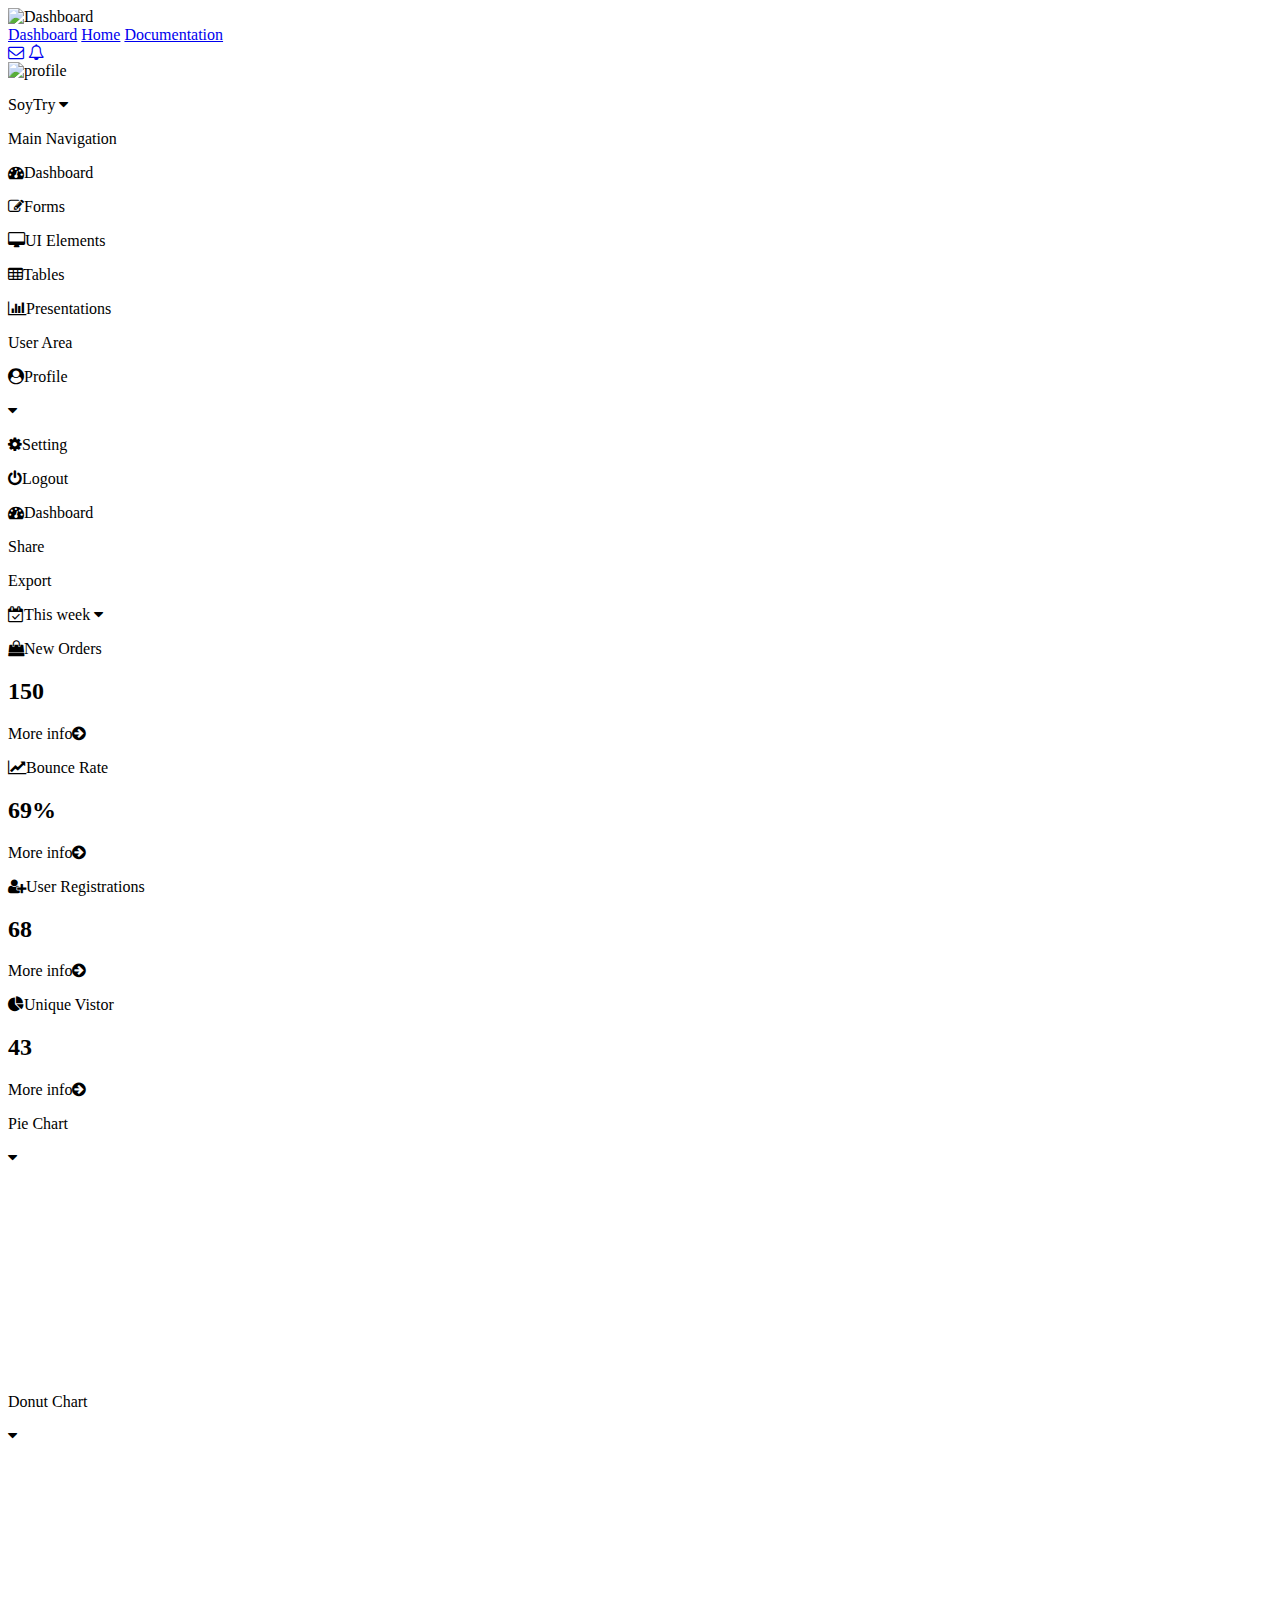
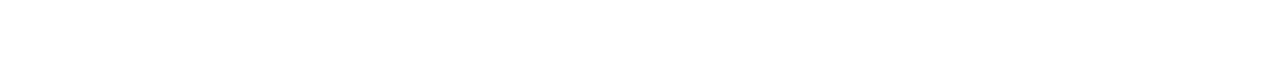
==== index.html @ c5276ee7 "Add files via upload" ====
<!DOCTYPE html>
<html lang="en">
  <head>
    <meta charset="UTF-8" />
    <meta name="viewport" content="width=device-width, initial-scale=1.0" />
    <title>Dash Board</title>
    <link rel="icon" type="icon" href="pie-chart.png" />
    <link rel="preconnect" href="https://fonts.googleapis.com" />
    <link rel="preconnect" href="https://fonts.gstatic.com" crossorigin />
    <link
      href="https://fonts.googleapis.com/css2?family=Poppins:wght@300;400;500;700&display=swap"
      rel="stylesheet"
    />
    <link
      rel="stylesheet"
      href="https://cdnjs.cloudflare.com/ajax/libs/font-awesome/4.7.0/css/font-awesome.min.css"
    />
    <script
      type="text/javascript"
      src="https://www.gstatic.com/charts/loader.js"
    ></script>
    <script type="text/javascript">
      google.charts.load("current", { packages: ["corechart"] });
      google.charts.setOnLoadCallback(drawChart);

      function drawChart() {
        var data = google.visualization.arrayToDataTable([
          ["Task", "Hours per Day"],
          ["Work", 11],
          ["Eat", 2],
          ["Commute", 2],
          ["Watch TV", 2],
          ["Sleep", 7],
        ]);

        var options = {
          title: "My Daily Activities",
        };

        var chart = new google.visualization.PieChart(
          document.getElementById("piechart")
        );

        chart.draw(data, options);
      }
    </script>
    <script
      type="text/javascript"
      src="https://www.gstatic.com/charts/loader.js"
    ></script>
    <script type="text/javascript">
      google.charts.load("current", { packages: ["corechart"] });
      google.charts.setOnLoadCallback(drawChart);
      function drawChart() {
        var data = google.visualization.arrayToDataTable([
          ["Task", "Hours per Day"],
          ["Work", 11],
          ["Eat", 2],
          ["Commute", 2],
          ["Watch TV", 2],
          ["Sleep", 7],
        ]);

        var options = {
          title: "My Daily Activities",
          pieHole: 0.4,
        };

        var chart = new google.visualization.PieChart(
          document.getElementById("donutchart")
        );
        chart.draw(data, options);
      }
    </script>
    <link rel="stylesheet" href="style.css" />
  </head>
  <body>
    <div class="wrapper">
      <nav>
        <div class="left">
          <div class="photo">
            <img src="greeting.png" alt="Dashboard" />
          </div>
          <div class="textLeft">
            <a href="#">Dashboard</a>
            <a href="#">Home</a>
            <a href="#">Documentation</a>
          </div>
        </div>
        <div class="right">
          <div class="iconRight">
            <a href="#"><i class="fa fa-envelope-o" aria-hidden="true"></i></a>
            <a href="#"><i class="fa fa-bell-o" aria-hidden="true"></i></a>
          </div>
          <div class="profile">
            <div class="iconpro">
              <img src="young-man.png" alt="profile" />
            </div>
            <p>
              SoyTry
              <span><i class="fa fa-caret-down" aria-hidden="true"></i></span>
            </p>
          </div>
        </div>
      </nav>
      <div class="bodyContent">
        <div class="sidebar">
          <div class="content">
            <div class="main">
              <p class="p1">Main Navigation</p>
              <p class="list">
                <span><i class="fa fa-tachometer" aria-hidden="true"></i></span
                >Dashboard
              </p>
              <p class="list">
                <span
                  ><i
                    class="fa fa-pencil-square-o"
                    aria-hidden="true"
                  ></i></span
                >Forms
              </p>
              <p class="list">
                <span><i class="fa fa-desktop" aria-hidden="true"></i></span>UI
                Elements
              </p>
              <p class="list">
                <span><i class="fa fa-table" aria-hidden="true"></i></span
                >Tables
              </p>
              <p class="list">
                <span><i class="fa fa-bar-chart" aria-hidden="true"></i></span
                >Presentations
              </p>
            </div>
            <div class="userl">
              <p class="p2">User Area</p>
              <div class="userlist">
                <p class="user">
                  <span
                    ><i class="fa fa-user-circle" aria-hidden="true"></i></span
                  >Profile
                </p>
                <i id="down" class="fa fa-caret-down" aria-hidden="true"></i>
              </div>
              <p class="user">
                <span><i class="fa fa-cog" aria-hidden="true"></i></span>Setting
              </p>
              <p class="user">
                <span><i class="fa fa-power-off" aria-hidden="true"></i></span
                >Logout
              </p>
            </div>
          </div>
        </div>
        <div class="inContent">
          <div class="one">
            <div class="leftOne">
              <p class="IconOne">
                <span id="need"
                  ><i class="fa fa-tachometer" aria-hidden="true"></i></span
                >Dashboard
              </p>
            </div>
            <div class="rightOne">
              <div class="textOne">
                <p>Share</p>
                <p>Export</p>
              </div>
              <div class="downOne">
                <p>
                  <i
                    id="check"
                    class="fa fa-calendar-check-o"
                    aria-hidden="true"
                  ></i
                  >This week
                  <span
                    ><i class="fa fa-caret-down" aria-hidden="true"></i
                  ></span>
                </p>
              </div>
            </div>
          </div>
          <div class="two">
            <div id="bowone" class="box">
              <div class="heade">
                <p class="hed">
                  <span
                    ><i class="fa fa-shopping-bag" aria-hidden="true"></i></span
                  >New Orders
                </p>
              </div>
              <div id="bodone" class="bod">
                <h2>150</h2>
              </div>
              <div class="fot">
                <p class="fote">
                  More info<span
                    ><i class="fa fa-arrow-circle-right" aria-hidden="true"></i
                  ></span>
                </p>
              </div>
            </div>
            <div id="bowtwo" class="box">
              <div class="heade">
                <p class="hed">
                  <span
                    ><i class="fa fa-line-chart" aria-hidden="true"></i></span
                  >Bounce Rate
                </p>
              </div>
              <div id="bodtwo" class="bod">
                <h2>69%</h2>
              </div>
              <div class="fot">
                <p class="fote">
                  More info<span
                    ><i class="fa fa-arrow-circle-right" aria-hidden="true"></i
                  ></span>
                </p>
              </div>
            </div>
            <div id="bowthree" class="box">
              <div class="heade">
                <p class="hed">
                  <span><i class="fa fa-user-plus" aria-hidden="true"></i></span
                  >User Registrations
                </p>
              </div>
              <div id="bodthree" class="bod">
                <h2>68</h2>
              </div>
              <div class="fot">
                <p class="fote">
                  More info<span
                    ><i class="fa fa-arrow-circle-right" aria-hidden="true"></i
                  ></span>
                </p>
              </div>
            </div>
            <div id="bowfour" class="box">
              <div class="heade">
                <p class="hed">
                  <span><i class="fa fa-pie-chart" aria-hidden="true"></i></span
                  >Unique Vistor
                </p>
              </div>
              <div id="bodfour" class="bod">
                <h2>43</h2>
              </div>
              <div class="fot">
                <p class="fote">
                  More info<span
                    ><i class="fa fa-arrow-circle-right" aria-hidden="true"></i
                  ></span>
                </p>
              </div>
            </div>
          </div>
          <div class="three">
            <div id="pie" class="first">
              <div class="hdbar">
                <p>Pie Chart</p>
                <i class="fa fa-caret-down" aria-hidden="true"></i>
              </div>
              <div id="piechart" style="max-width: 470px; height: 210px"></div>
            </div>
            <div id="donut" class="first">
              <div class="hdbar">
                <p>Donut Chart</p>
                <i class="fa fa-caret-down" aria-hidden="true"></i>
              </div>
              <div id="donutchart" style="width: 470px; height: 210px"></div>
            </div>
          </div>
        </div>
      </div>
    </div>
  </body>
</html>
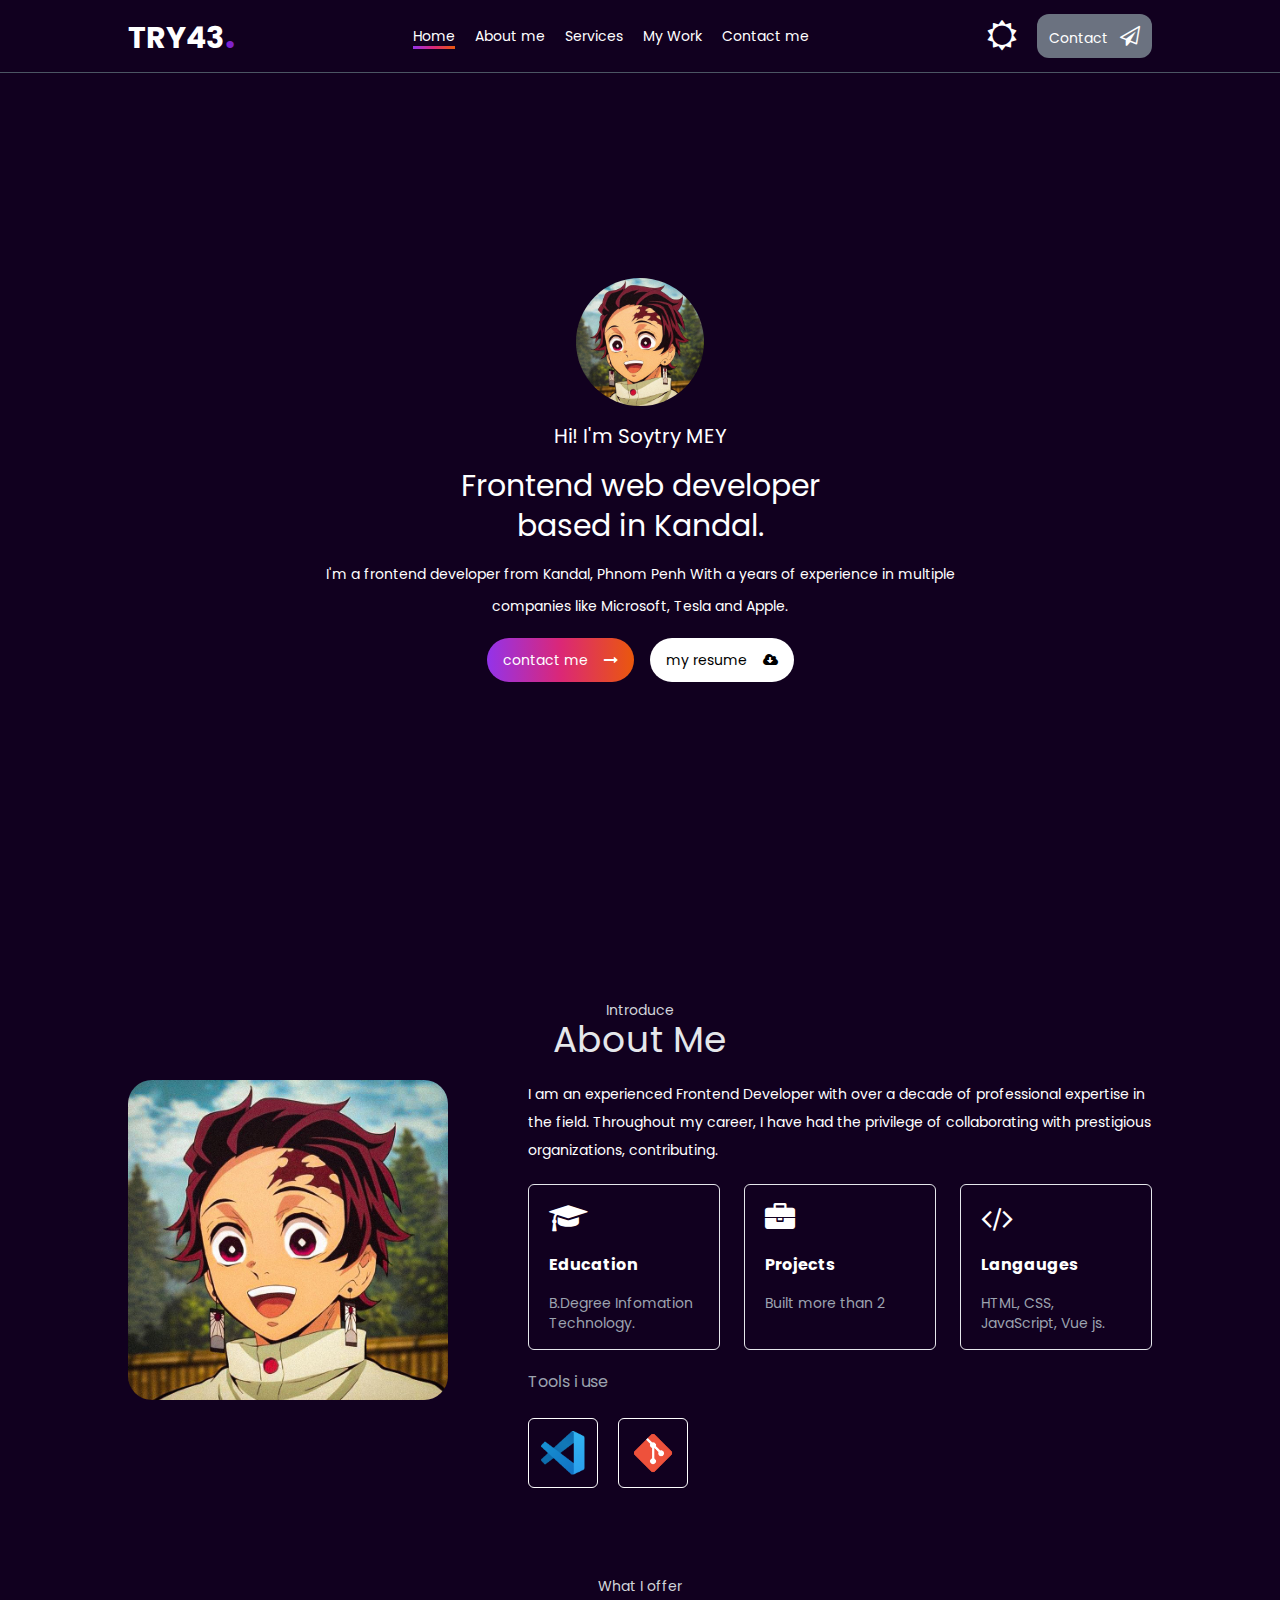
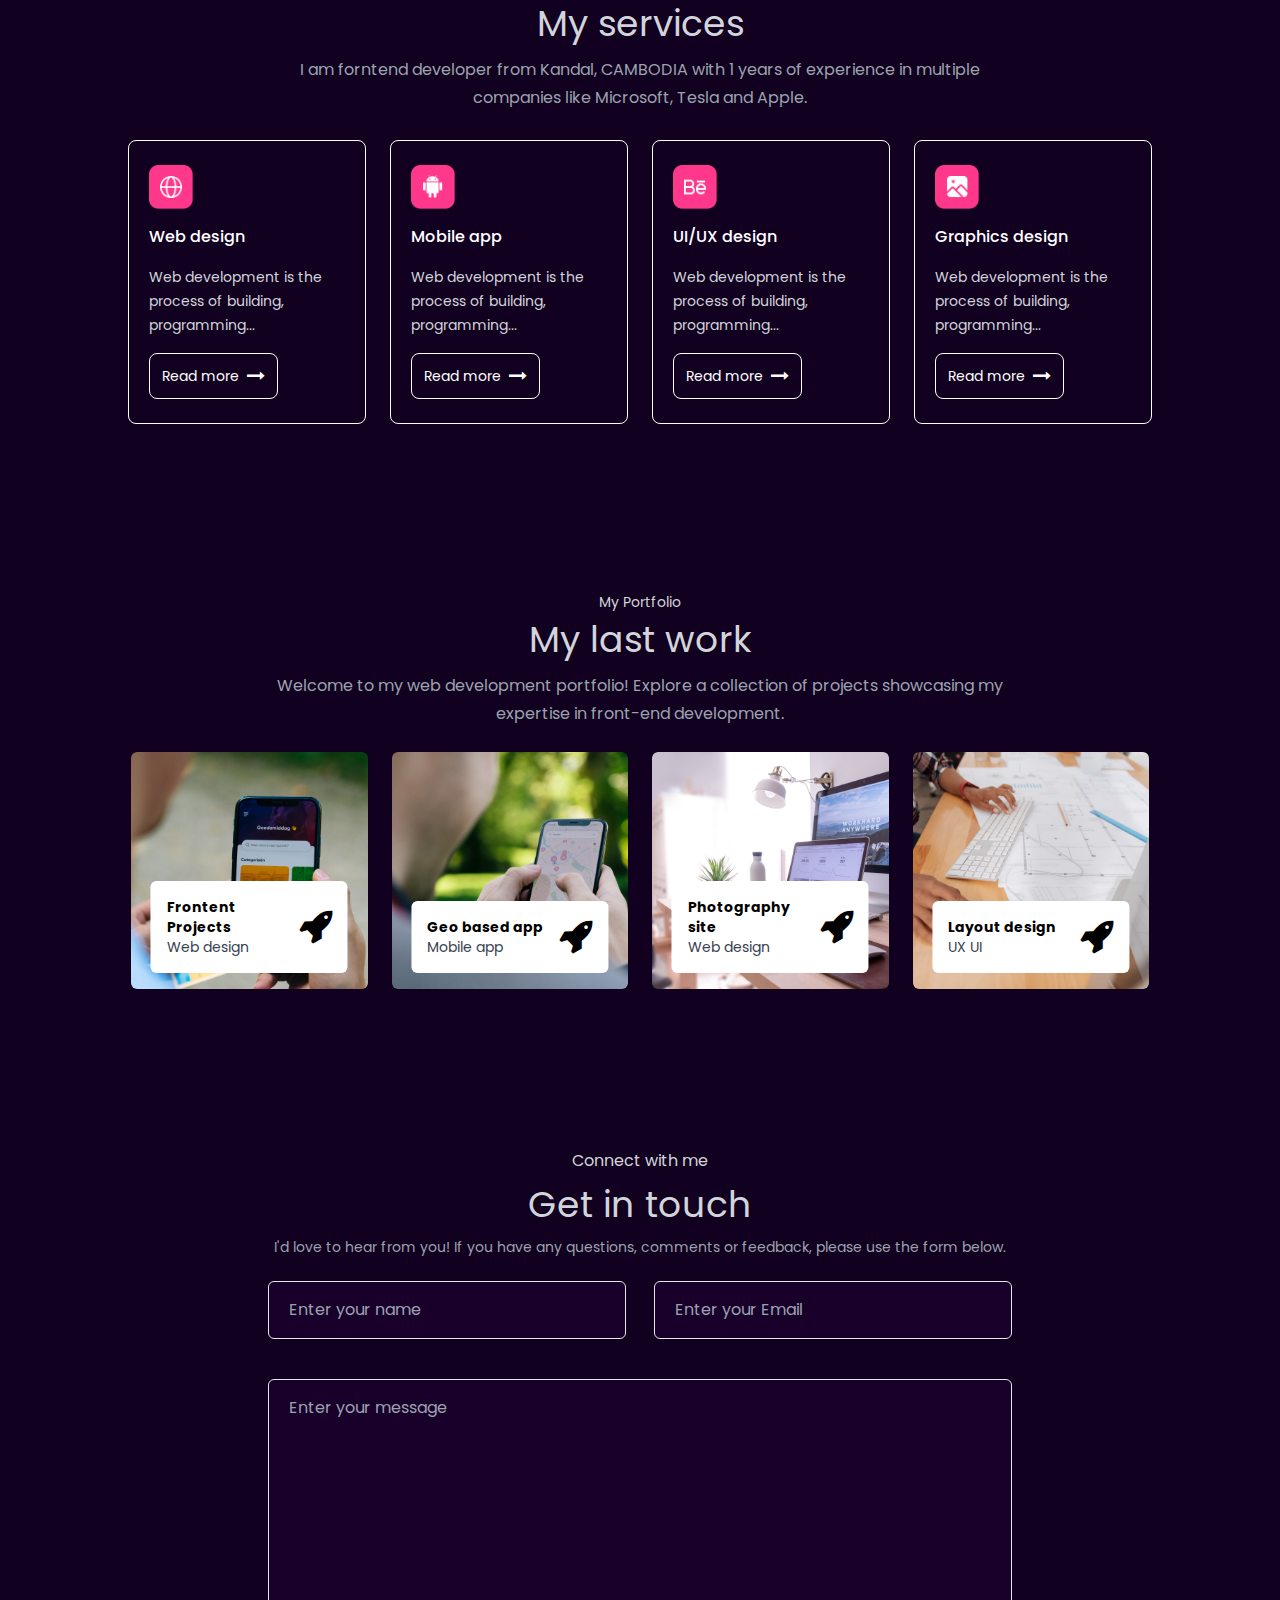
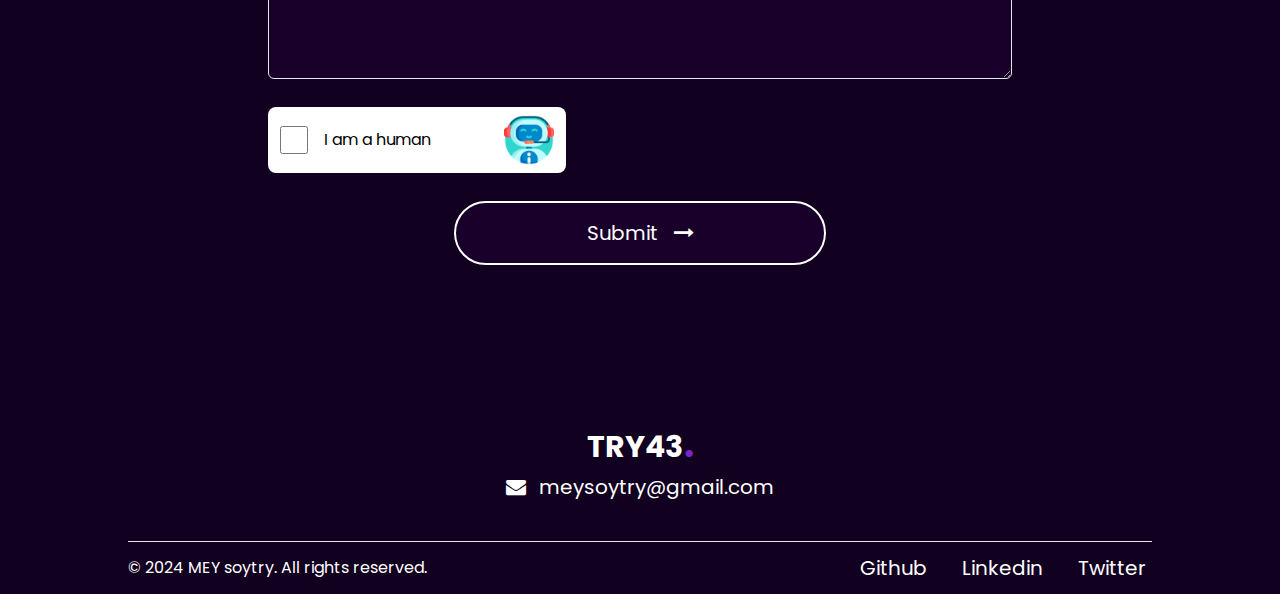
==== commit a7d3f036: "Add files via upload" ====
--- a/index.html
+++ b/index.html
@@ -3,279 +3,508 @@
   <head>
     <meta charset="UTF-8" />
     <meta name="viewport" content="width=device-width, initial-scale=1.0" />
-    <title>Dash Board</title>
-    <link rel="icon" type="icon" href="pie-chart.png" />
-    <link rel="preconnect" href="https://fonts.googleapis.com" />
-    <link rel="preconnect" href="https://fonts.gstatic.com" crossorigin />
-    <link
-      href="https://fonts.googleapis.com/css2?family=Poppins:wght@300;400;500;700&display=swap"
-      rel="stylesheet"
-    />
+    <title>Portfolio</title>
     <link
       rel="stylesheet"
       href="https://cdnjs.cloudflare.com/ajax/libs/font-awesome/4.7.0/css/font-awesome.min.css"
     />
-    <script
-      type="text/javascript"
-      src="https://www.gstatic.com/charts/loader.js"
-    ></script>
-    <script type="text/javascript">
-      google.charts.load("current", { packages: ["corechart"] });
-      google.charts.setOnLoadCallback(drawChart);
+    <link rel="stylesheet" href="main.css" />
 
-      function drawChart() {
-        var data = google.visualization.arrayToDataTable([
-          ["Task", "Hours per Day"],
-          ["Work", 11],
-          ["Eat", 2],
-          ["Commute", 2],
-          ["Watch TV", 2],
-          ["Sleep", 7],
-        ]);
-
-        var options = {
-          title: "My Daily Activities",
-        };
-
-        var chart = new google.visualization.PieChart(
-          document.getElementById("piechart")
-        );
-
-        chart.draw(data, options);
-      }
-    </script>
-    <script
-      type="text/javascript"
-      src="https://www.gstatic.com/charts/loader.js"
-    ></script>
-    <script type="text/javascript">
-      google.charts.load("current", { packages: ["corechart"] });
-      google.charts.setOnLoadCallback(drawChart);
-      function drawChart() {
-        var data = google.visualization.arrayToDataTable([
-          ["Task", "Hours per Day"],
-          ["Work", 11],
-          ["Eat", 2],
-          ["Commute", 2],
-          ["Watch TV", 2],
-          ["Sleep", 7],
-        ]);
-
-        var options = {
-          title: "My Daily Activities",
-          pieHole: 0.4,
-        };
-
-        var chart = new google.visualization.PieChart(
-          document.getElementById("donutchart")
-        );
-        chart.draw(data, options);
-      }
-    </script>
-    <link rel="stylesheet" href="style.css" />
+    <link rel="stylesheet" href="nav.css" />
   </head>
-  <body>
-    <div class="wrapper">
-      <nav>
-        <div class="left">
-          <div class="photo">
-            <img src="greeting.png" alt="Dashboard" />
+  <body class="bg-[#11001f] font-poppin overflow-x-hidden">
+    <nav
+      class="z-[999] flex fixed w-full justify-between items-center py-2 px-[10%] lg:border-b-[1px] md:border-b-[1px] border-gray-600 bg-[#11001f]"
+    >
+      <h1 class="font-bold text-white text-3xl">
+        TRY43
+        <span class="font-bold text-4xl ml-[-5px] text-purple-700">.</span>
+      </h1>
+      <ul
+        class="hidden py-4 px-6 lg:flex md:flex justify-center items-center gap-5"
+      >
+        <li>
+          <a href="#home" class="text-white text-sm relative nav-link activeee"
+            >Home</a
+          >
+        </li>
+        <li>
+          <a href="#about" class="text-white text-sm relative nav-link"
+            >About me</a
+          >
+        </li>
+        <li>
+          <a href="#sevices" class="text-white text-sm relative nav-link"
+            >Services</a
+          >
+        </li>
+        <li>
+          <a href="#word" class="text-white text-sm relative nav-link"
+            >My Work</a
+          >
+        </li>
+        <li>
+          <a href="#contact" class="text-white text-sm relative nav-link"
+            >Contact me</a
+          >
+        </li>
+      </ul>
+      <ul
+        id="side"
+        class="lg:hidden md:hidden z-50 bg-[#2a004aa6] flex-col items-start absolute transition:ease-out duration-300 top-[-20px] mt-5 w-1/2 h-screen sidebar"
+      >
+        <li
+          class="w-full bg-purple-500 px-4 py-2 flex justify-between items-start"
+        >
+          <h1 class="font-bold text-white text-3xl">
+            TRY43
+            <span class="font-bold text-4xl ml-[-5px] text-purple-700">.</span>
+          </h1>
+          <button id="btn-hide" class="text-white text-2xl">
+            <i class="fa fa-times" aria-hidden="true"></i>
+          </button>
+        </li>
+        <li
+          class="w-full bg-purple-500 hover:bg-purple-700 px-4 py-2 transition:ease-out duration-300"
+        >
+          <a href="#home" class="text-white text-sm">Home</a>
+        </li>
+        <li
+          class="w-full bg-purple-500 hover:bg-purple-700 px-4 py-2 transition:ease-out duration-300"
+        >
+          <a href="#about" class="text-white text-sm">About me</a>
+        </li>
+        <li
+          class="w-full bg-purple-500 hover:bg-purple-700 px-4 py-2 transition:ease-out duration-300"
+        >
+          <a href="#sevices" class="text-white text-sm">Services</a>
+        </li>
+        <li
+          class="w-full bg-purple-500 hover:bg-purple-700 px-4 py-2 transition:ease-out duration-300"
+        >
+          <a href="#word" class="text-white text-sm">My Work</a>
+        </li>
+        <li
+          class="w-full bg-purple-500 hover:bg-purple-700 px-4 py-2 transition:ease-out duration-300"
+        >
+          <a href="#contact" class="text-white text-sm">Contact me</a>
+        </li>
+      </ul>
+      <div class="flex justify-center items-center gap-5">
+        <button class="text-white text-3xl">
+          <i class="fa fa-sun-o" aria-hidden="true"></i>
+        </button>
+        <a
+          href="#contact"
+          class="hidden group lg:block text-white text-sm cursor-pointer py-2 px-3 bg-gray-500 rounded-xl hover:rounded-sm hover:bg-gradient-to-r from-purple-700 to-pink-800 transition-all ease-out duration-500"
+        >
+          Contact<i
+            class="fa fa-paper-plane-o ml-3 text-xl"
+            aria-hidden="true"
+          ></i>
+        </a>
+        <p id="btn-show" class="lg:hidden md:hidden text-white text-3xl">
+          <i class="fa fa-bars" aria-hidden="true"></i>
+        </p>
+      </div>
+    </nav>
+    <!-- <section class="hidden lg:block md:block h-[90px]"></section> -->
+    <section
+      id="home"
+      class="hero flex justify-center items-center h-screen pt-10"
+    >
+      <section class="px-[10%] flex flex-col text-center items-center mt-5">
+        <div class="size-32 overflow-hidden rounded-full">
+          <img src="imgs/tanjiro.jpg" alt="Soytry" />
+        </div>
+        <h1 class="text-white text-xl mt-4">Hi! I'm Soytry MEY</h1>
+        <h2 class="mt-4 text-3xl text-white leading-10">
+          Frontend web developer <br />
+          based in Kandal.
+        </h2>
+        <h3 class="text-white text-sm leading-8 mt-3">
+          I'm a frontend developer from Kandal, Phnom Penh With a years of
+          experience in multiple <br />
+          companies like Microsoft, Tesla and Apple.
+        </h3>
+        <div
+          class="flex flex-col lg:flex-row md:flex-row sm:flex-row justify-center items-center gap-4 mt-4"
+        >
+          <a
+            href="#"
+            class="rounded-3xl bg-gradient-to-r from-purple-600 via-pink-600 to-orange-600 px-4 py-3 flex justify-center items-center text-sm text-white"
+          >
+            contact me
+            <span
+              ><i class="fa fa-long-arrow-right ml-4" aria-hidden="true"></i
+            ></span>
+          </a>
+          <a
+            href="#"
+            class="rounded-3xl bg-white px-4 py-3 flex justify-center items-center text-black text-sm"
+          >
+            my resume
+            <span
+              ><i class="fa fa-cloud-download ml-4" aria-hidden="true"></i
+            ></span>
+          </a>
+        </div>
+      </section>
+    </section>
+    <section id="about" class="flex justify-center items-center pt-5">
+      <div class="px-[10%] text-center mt-20">
+        <h2 class="text-sm text-gray-300">Introduce</h2>
+        <h1 class="text-4xl text-gray-200">About Me</h1>
+        <div class="flex flex-col gap-20 w-full lg:flex-row mt-5 -z-10">
+          <div class="max-w-max mx-auto relative z-[-1]">
+            <img
+              src="imgs/tanjiro.jpg"
+              alt=""
+              class="max-w-none w-64 sm:w-80 rounded-3xl"
+            />
           </div>
-          <div class="textLeft">
-            <a href="#">Dashboard</a>
-            <a href="#">Home</a>
-            <a href="#">Documentation</a>
-          </div>
-        </div>
-        <div class="right">
-          <div class="iconRight">
-            <a href="#"><i class="fa fa-envelope-o" aria-hidden="true"></i></a>
-            <a href="#"><i class="fa fa-bell-o" aria-hidden="true"></i></a>
-          </div>
-          <div class="profile">
-            <div class="iconpro">
-              <img src="young-man.png" alt="profile" />
-            </div>
-            <p>
-              SoyTry
-              <span><i class="fa fa-caret-down" aria-hidden="true"></i></span>
-            </p>
-          </div>
-        </div>
-      </nav>
-      <div class="bodyContent">
-        <div class="sidebar">
-          <div class="content">
-            <div class="main">
-              <p class="p1">Main Navigation</p>
-              <p class="list">
-                <span><i class="fa fa-tachometer" aria-hidden="true"></i></span
-                >Dashboard
-              </p>
-              <p class="list">
-                <span
-                  ><i
-                    class="fa fa-pencil-square-o"
-                    aria-hidden="true"
-                  ></i></span
-                >Forms
-              </p>
-              <p class="list">
-                <span><i class="fa fa-desktop" aria-hidden="true"></i></span>UI
-                Elements
-              </p>
-              <p class="list">
-                <span><i class="fa fa-table" aria-hidden="true"></i></span
-                >Tables
-              </p>
-              <p class="list">
-                <span><i class="fa fa-bar-chart" aria-hidden="true"></i></span
-                >Presentations
-              </p>
-            </div>
-            <div class="userl">
-              <p class="p2">User Area</p>
-              <div class="userlist">
-                <p class="user">
-                  <span
-                    ><i class="fa fa-user-circle" aria-hidden="true"></i></span
-                  >Profile
+          <div class="flex-1">
+            <h3 class="text-sm leading-7 text-start mb-5 text-white">
+              I am an experienced Frontend Developer with over a decade of
+              professional expertise in the field. Throughout my career, I have
+              had the privilege of collaborating with prestigious organizations,
+              contributing.
+            </h3>
+            <ul
+              class="grid grid-cols-1 lg:grid-cols-3 md:grid-cols-3 sm:grid-cols-2 z-10 gap-6 max-w-3xl"
+            >
+              <li
+                class="border-[1px] group hover:translate-y-[-10px] hover:bg-white transition-all ease-out duration-300 px-5 rounded-md"
+              >
+                <p
+                  class="my-4 text-start text-3xl group-hover:text-black text-white"
+                >
+                  <i class="fa fa-graduation-cap" aria-hidden="true"></i>
                 </p>
-                <i id="down" class="fa fa-caret-down" aria-hidden="true"></i>
-              </div>
-              <p class="user">
-                <span><i class="fa fa-cog" aria-hidden="true"></i></span>Setting
-              </p>
-              <p class="user">
-                <span><i class="fa fa-power-off" aria-hidden="true"></i></span
-                >Logout
-              </p>
-            </div>
-          </div>
-        </div>
-        <div class="inContent">
-          <div class="one">
-            <div class="leftOne">
-              <p class="IconOne">
-                <span id="need"
-                  ><i class="fa fa-tachometer" aria-hidden="true"></i></span
-                >Dashboard
-              </p>
-            </div>
-            <div class="rightOne">
-              <div class="textOne">
-                <p>Share</p>
-                <p>Export</p>
-              </div>
-              <div class="downOne">
-                <p>
-                  <i
-                    id="check"
-                    class="fa fa-calendar-check-o"
-                    aria-hidden="true"
-                  ></i
-                  >This week
-                  <span
-                    ><i class="fa fa-caret-down" aria-hidden="true"></i
-                  ></span>
+                <h1
+                  class="text-md font-bold group-hover:text-black text-white mb-4 text-start"
+                >
+                  Education
+                </h1>
+                <p
+                  class="text-sm group-hover:text-black text-gray-400 text-start mb-4"
+                >
+                  B.Degree Infomation Technology.
                 </p>
-              </div>
-            </div>
-          </div>
-          <div class="two">
-            <div id="bowone" class="box">
-              <div class="heade">
-                <p class="hed">
-                  <span
-                    ><i class="fa fa-shopping-bag" aria-hidden="true"></i></span
-                  >New Orders
+              </li>
+              <li
+                class="border-[1px] group hover:translate-y-[-10px] hover:bg-white transition-all ease-out duration-300 px-5 rounded-md"
+              >
+                <p
+                  class="my-4 text-start text-3xl group-hover:text-black text-white"
+                >
+                  <i class="fa fa-briefcase" aria-hidden="true"></i>
                 </p>
-              </div>
-              <div id="bodone" class="bod">
-                <h2>150</h2>
-              </div>
-              <div class="fot">
-                <p class="fote">
-                  More info<span
-                    ><i class="fa fa-arrow-circle-right" aria-hidden="true"></i
-                  ></span>
+                <h1
+                  class="text-md font-bold group-hover:text-black text-white mb-4 text-start"
+                >
+                  Projects
+                </h1>
+                <p
+                  class="text-sm group-hover:text-black text-gray-400 text-start mb-4"
+                >
+                  Built more than 2
                 </p>
-              </div>
-            </div>
-            <div id="bowtwo" class="box">
-              <div class="heade">
-                <p class="hed">
-                  <span
-                    ><i class="fa fa-line-chart" aria-hidden="true"></i></span
-                  >Bounce Rate
+              </li>
+              <li
+                class="border-[1px] group hover:translate-y-[-10px] hover:bg-white transition-all ease-out duration-300 px-5 rounded-md"
+              >
+                <p
+                  class="my-4 text-start text-3xl group-hover:text-black text-white"
+                >
+                  <i class="fa fa-code" aria-hidden="true"></i>
                 </p>
-              </div>
-              <div id="bodtwo" class="bod">
-                <h2>69%</h2>
-              </div>
-              <div class="fot">
-                <p class="fote">
-                  More info<span
-                    ><i class="fa fa-arrow-circle-right" aria-hidden="true"></i
-                  ></span>
+                <h1
+                  class="text-md font-bold group-hover:text-black text-white mb-4 text-start"
+                >
+                  Langauges
+                </h1>
+                <p
+                  class="text-sm group-hover:text-black text-gray-400 text-start mb-4"
+                >
+                  HTML, CSS, JavaScript, Vue js.
                 </p>
-              </div>
-            </div>
-            <div id="bowthree" class="box">
-              <div class="heade">
-                <p class="hed">
-                  <span><i class="fa fa-user-plus" aria-hidden="true"></i></span
-                  >User Registrations
-                </p>
-              </div>
-              <div id="bodthree" class="bod">
-                <h2>68</h2>
-              </div>
-              <div class="fot">
-                <p class="fote">
-                  More info<span
-                    ><i class="fa fa-arrow-circle-right" aria-hidden="true"></i
-                  ></span>
-                </p>
-              </div>
-            </div>
-            <div id="bowfour" class="box">
-              <div class="heade">
-                <p class="hed">
-                  <span><i class="fa fa-pie-chart" aria-hidden="true"></i></span
-                  >Unique Vistor
-                </p>
-              </div>
-              <div id="bodfour" class="bod">
-                <h2>43</h2>
-              </div>
-              <div class="fot">
-                <p class="fote">
-                  More info<span
-                    ><i class="fa fa-arrow-circle-right" aria-hidden="true"></i
-                  ></span>
-                </p>
-              </div>
-            </div>
-          </div>
-          <div class="three">
-            <div id="pie" class="first">
-              <div class="hdbar">
-                <p>Pie Chart</p>
-                <i class="fa fa-caret-down" aria-hidden="true"></i>
-              </div>
-              <div id="piechart" style="max-width: 470px; height: 210px"></div>
-            </div>
-            <div id="donut" class="first">
-              <div class="hdbar">
-                <p>Donut Chart</p>
-                <i class="fa fa-caret-down" aria-hidden="true"></i>
-              </div>
-              <div id="donutchart" style="width: 470px; height: 210px"></div>
-            </div>
+              </li>
+            </ul>
+            <h1 class="text-md text-gray-400 text-start mt-5">Tools i use</h1>
+            <ul class="flex flex-row gap-5 mt-6">
+              <li
+                class="p-3 border-[1px] border-white rounded-md flex justify-center items-center h-[70px] w-[70px] hover:translate-y-[-10px] transition-all ease-out duration-300"
+              >
+                <img src="imgs/vscode.png" alt="" class="w-full" />
+              </li>
+              <li
+                class="p-3 border-[1px] border-white rounded-md flex justify-center items-center h-[70px] w-[70px] hover:translate-y-[-10px] transition-all ease-out duration-300"
+              >
+                <img src="imgs/git.png" alt="" class="w-full" />
+              </li>
+            </ul>
           </div>
         </div>
       </div>
-    </div>
+    </section>
+    <section id="sevices" class="flex justify-center py-20 px-[10%]">
+      <div>
+        <h3 class="text-center text-sm text-gray-300 my-2">What I offer</h3>
+        <h1 class="text-center text-4xl text-gray-300 mb-3">My services</h1>
+        <p
+          class="text-center lg:w-3/4 md:w-3/4 sm:w-10/12 w-full text-gray-400 m-auto leading-7"
+        >
+          I am forntend developer from Kandal, CAMBODIA with 1 years of
+          experience in multiple companies like Microsoft, Tesla and Apple.
+        </p>
+        <ul
+          class="grid grid-cols-1 lg:grid-cols-4 md:grid-cols-3 sm:grid-cols-2 gap-6 mt-7"
+        >
+          <li
+            class="border-[1px] border-white px-5 py-6 text-white rounded-lg hover:bg-fuchsia-950 transition-colors duration-300 ease-out hover:border-transparent"
+          >
+            <img src="imgs/web-icon.png" alt="" class="w-11" />
+            <h2 class="font-medium text-md my-4">Web design</h2>
+            <p class="text-sm text-gray-300 text-start mb-4 leading-6">
+              Web development is the process of building, programming...
+            </p>
+            <button
+              class="px-3 py-2 text-sm border-[1px] border-white rounded-lg flex justify-center items-center hover:border-transparent hover:bg-gradient-to-r from-pink-600 to-pink-500 transition-colors ease-out duration-300"
+            >
+              Read more
+              <i
+                class="fa fa-long-arrow-right ml-2 text-lg"
+                aria-hidden="true"
+              ></i>
+            </button>
+          </li>
+          <li
+            class="border-[1px] border-white px-5 py-6 text-white rounded-lg hover:bg-fuchsia-950 transition-colors duration-300 ease-out hover:border-transparent"
+          >
+            <img src="imgs/mobile-icon.png" alt="" class="w-11" />
+            <h2 class="font-medium text-md my-4">Mobile app</h2>
+            <p class="text-sm text-gray-300 text-start mb-4 leading-6">
+              Web development is the process of building, programming...
+            </p>
+            <button
+              class="px-3 py-2 text-sm border-[1px] border-white rounded-lg flex justify-center items-center hover:border-transparent hover:bg-gradient-to-r from-pink-600 to-pink-500 transition-colors ease-out duration-300"
+            >
+              Read more
+              <i
+                class="fa fa-long-arrow-right ml-2 text-lg"
+                aria-hidden="true"
+              ></i>
+            </button>
+          </li>
+          <li
+            class="border-[1px] border-white px-5 py-6 text-white rounded-lg hover:bg-fuchsia-950 transition-colors duration-300 ease-out hover:border-transparent"
+          >
+            <img src="imgs/ui-icon.png" alt="" class="w-11" />
+            <h2 class="font-medium text-md my-4">UI/UX design</h2>
+            <p class="text-sm text-gray-300 text-start mb-4 leading-6">
+              Web development is the process of building, programming...
+            </p>
+            <button
+              class="px-3 py-2 text-sm border-[1px] border-white rounded-lg flex justify-center items-center hover:border-transparent hover:bg-gradient-to-r from-pink-600 to-pink-500 transition-colors ease-out duration-300"
+            >
+              Read more
+              <i
+                class="fa fa-long-arrow-right ml-2 text-lg"
+                aria-hidden="true"
+              ></i>
+            </button>
+          </li>
+          <li
+            class="border-[1px] border-white px-5 py-6 text-white rounded-lg hover:bg-fuchsia-950 transition-colors duration-300 ease-out hover:border-transparent"
+          >
+            <img src="imgs/graphics-icon.png" alt="" class="w-11" />
+            <h2 class="font-medium text-md my-4">Graphics design</h2>
+            <p class="text-sm text-gray-300 text-start mb-4 leading-6">
+              Web development is the process of building, programming...
+            </p>
+            <button
+              class="px-3 py-2 text-sm border-[1px] border-white rounded-lg flex justify-center items-center hover:border-transparent hover:bg-gradient-to-r from-pink-600 to-pink-500 transition-colors ease-out duration-300"
+            >
+              Read more
+              <i
+                class="fa fa-long-arrow-right ml-2 text-lg"
+                aria-hidden="true"
+              ></i>
+            </button>
+          </li>
+        </ul>
+      </div>
+    </section>
+    <section id="word" class="flex justify-center py-20 px-[10%]">
+      <div>
+        <h3 class="text-center text-sm text-gray-300 my-2">My Portfolio</h3>
+        <h1 class="text-center text-4xl text-gray-300 mb-3">My last work</h1>
+        <p
+          class="text-center lg:w-3/4 md:w-3/4 sm:w-10/12 w-full text-gray-400 m-auto leading-7"
+        >
+          Welcome to my web development portfolio! Explore a collection of
+          projects showcasing my expertise in front-end development.
+        </p>
+        <ul
+          class="z-[-1] grid grid-cols-1 lg:grid-cols-4 md:grid-cols-3 sm:grid-cols-2 gap-6 mt-6"
+        >
+          <il
+            class="aspect-square group cursor-pointer relative rounded-md bg-[url('imgs/work-1.png')] bg-cover bg-center bg-no-repeat"
+          >
+            <div
+              class="absolute w-10/12 p-4 flex flex-row items-center justify-between bg-white bottom-4 left-1/2 -translate-x-1/2 rounded-md group-hover:bottom-8 transition-all ease-out duration-700:"
+            >
+              <div>
+                <h1 class="text-black text-sm font-bold">Frontent Projects</h1>
+                <p class="text-sm text-gray-700">Web design</p>
+              </div>
+              <p
+                class="text-4xl group-hover:text-amber-400 transition ease-out duration-500"
+              >
+                <i class="fa fa-rocket" aria-hidden="true"></i>
+              </p>
+            </div>
+          </il>
+          <il
+            class="aspect-square group cursor-pointer relative rounded-md bg-[url('imgs/work-2.png')] bg-cover bg-center bg-no-repeat"
+          >
+            <div
+              class="absolute w-10/12 p-4 flex flex-row items-center justify-between bg-white bottom-4 left-1/2 -translate-x-1/2 rounded-md group-hover:bottom-8 transition-all ease-out duration-700:"
+            >
+              <div>
+                <h1 class="text-black text-sm font-bold">Geo based app</h1>
+                <p class="text-sm text-gray-700">Mobile app</p>
+              </div>
+              <p
+                class="text-4xl group-hover:text-amber-400 transition ease-out duration-500"
+              >
+                <i class="fa fa-rocket" aria-hidden="true"></i>
+              </p></div
+          ></il>
+          <il
+            class="aspect-square group cursor-pointer relative rounded-md bg-[url('imgs/work-3.png')] bg-cover bg-center bg-no-repeat"
+          >
+            <div
+              class="absolute w-10/12 p-4 flex flex-row items-center justify-between bg-white bottom-4 left-1/2 -translate-x-1/2 rounded-md group-hover:bottom-8 transition-all ease-out duration-700:"
+            >
+              <div>
+                <h1 class="text-black text-sm font-bold">Photography site</h1>
+                <p class="text-sm text-gray-700">Web design</p>
+              </div>
+              <p
+                class="text-4xl group-hover:text-amber-400 transition ease-out duration-500"
+              >
+                <i class="fa fa-rocket" aria-hidden="true"></i>
+              </p></div
+          ></il>
+          <il
+            class="aspect-square group cursor-pointer relative rounded-md bg-[url('imgs/work-4.png')] bg-cover bg-center bg-no-repeat"
+          >
+            <div
+              class="absolute w-10/12 p-4 flex flex-row items-center justify-between bg-white bottom-4 left-1/2 -translate-x-1/2 rounded-md group-hover:bottom-8 transition-all ease-out duration-700:"
+            >
+              <div>
+                <h1 class="text-black text-sm font-bold">Layout design</h1>
+                <p class="text-sm text-gray-700">UX UI</p>
+              </div>
+              <p
+                class="text-4xl group-hover:text-amber-400 transition ease-out duration-500"
+              >
+                <i class="fa fa-rocket" aria-hidden="true"></i>
+              </p></div
+          ></il>
+        </ul>
+      </div>
+    </section>
+    <section
+      id="contact"
+      class="flex justify-center items-center py-20 px-[10%]"
+    >
+      <div class="m-auto text-center text-white">
+        <div>
+          <h3 class="text-md text-gray-300">Connect with me</h3>
+          <h1 class="text-4xl text-gray-300 my-3">Get in touch</h1>
+          <p class="text-sm text-gray-400">
+            I'd love to hear from you! If you have any questions, comments or
+            feedback, please use the form below.
+          </p>
+        </div>
+        <form
+          action="https://api.web3forms.com/submit"
+          method="POST"
+          class="form flex flex-col mt-3"
+        >
+          <input
+            type="hidden"
+            name="access_key"
+            value="6c24575a-1408-4031-8868-fd34ec66da07"
+          />
+          <div class="grid grid-cols-2 gap-7 my-3">
+            <input
+              type="text"
+              name="name"
+              required
+              placeholder="Enter your name"
+              class="rounded-md text-pink-50 bg-[#2a004a4d] border-[1px] border-gray-200 focus:outline-none focus:border-pink-500 px-5 py-4 caret-pink-600"
+            />
+            <input
+              type="email"
+              name="email"
+              required
+              placeholder="Enter your Email"
+              class="rounded-md text-pink-50 bg-[#2a004a4d] border-[1px] border-gray-200 focus:outline-none focus:border-pink-500 px-5 py-4 caret-pink-600"
+            />
+          </div>
+          <textarea
+            name="massage"
+            required
+            placeholder="Enter your message"
+            rows="6"
+            class="rounded-md text-pink-50 bg-[#2a004a4d] border-[1px] border-gray-200 focus:outline-none focus:border-pink-500 px-5 py-4 caret-pink-600 my-7 h-[300px]"
+          ></textarea>
+          <div
+            class="flex justify-between lg:w-2/5 md:2/5 sm:w-2/5 items-center bg-white px-3 py-2 rounded-lg"
+          >
+            <label for="" class="flex justify-center items-center text-black">
+              <input type="checkbox" class="size-7 mr-4 accent-pink-600" />I am
+              a human
+            </label>
+            <img src="imgs/bot.png" alt="" class="w-[50px]" />
+          </div>
+          <button
+            type="submit"
+            class="px-3 py-4 border-2 w-1/2 m-auto text-xl mt-7 border-white bg-[#2a004a4d] focus:border-pink-600 rounded-full"
+          >
+            Submit<i class="fa fa-long-arrow-right ml-4" aria-hidden="true"></i>
+          </button>
+        </form>
+      </div>
+    </section>
+    <footer class="flex justify-center items-center pt-20 px-[10%]">
+      <div class="w-full m-auto text-center">
+        <h1 class="font-bold text-white text-3xl text-center">
+          TRY43
+          <span class="font-bold text-4xl ml-[-5px] text-purple-700">.</span>
+        </h1>
+        <h2 class="text-white text-xl">
+          <i class="fa fa-envelope mr-2 mt-3" aria-hidden="true"></i>
+          <span>meysoytry@gmail.com</span>
+        </h2>
+        <hr class="h-px bg-white mt-10" />
+        <div
+          class="flex justify-between items-center py-3 flex-col lg:flex-row md:flex-row sm:flex-row gap-4"
+        >
+          <p class="text-white">&copy; 2024 MEY soytry. All rights reserved.</p>
+          <div class="grid grid-cols-3 gap-7">
+            <a href="#" class="text-white text-xl">Github</a>
+            <a href="#" class="text-white text-xl">Linkedin</a>
+            <a href="#" class="text-white text-xl">Twitter</a>
+          </div>
+        </div>
+      </div>
+    </footer>
+
+    <script src="main.js"></script>
   </body>
 </html>
--- a/main.css
+++ b/main.css
@@ -0,0 +1,1481 @@
+@import url("https://fonts.googleapis.com/css2?family=Poppins:ital,wght@0,100;0,200;0,300;0,400;0,500;0,600;0,700;0,800;0,900;1,100;1,200;1,300;1,400;1,500;1,600;1,700;1,800;1,900&display=swap");
+
+/*
+! tailwindcss v3.4.7 | MIT License | https://tailwindcss.com
+*/
+
+/*
+1. Prevent padding and border from affecting element width. (https://github.com/mozdevs/cssremedy/issues/4)
+2. Allow adding a border to an element by just adding a border-width. (https://github.com/tailwindcss/tailwindcss/pull/116)
+*/
+
+*,
+::before,
+::after {
+  box-sizing: border-box;
+  /* 1 */
+  border-width: 0;
+  /* 2 */
+  border-style: solid;
+  /* 2 */
+  border-color: #e5e7eb;
+  /* 2 */
+}
+
+::before,
+::after {
+  --tw-content: '';
+}
+
+/*
+1. Use a consistent sensible line-height in all browsers.
+2. Prevent adjustments of font size after orientation changes in iOS.
+3. Use a more readable tab size.
+4. Use the user's configured `sans` font-family by default.
+5. Use the user's configured `sans` font-feature-settings by default.
+6. Use the user's configured `sans` font-variation-settings by default.
+7. Disable tap highlights on iOS
+*/
+
+html,
+:host {
+  line-height: 1.5;
+  /* 1 */
+  -webkit-text-size-adjust: 100%;
+  /* 2 */
+  -moz-tab-size: 4;
+  /* 3 */
+  -o-tab-size: 4;
+     tab-size: 4;
+  /* 3 */
+  font-family: ui-sans-serif, system-ui, sans-serif, "Apple Color Emoji", "Segoe UI Emoji", "Segoe UI Symbol", "Noto Color Emoji";
+  /* 4 */
+  font-feature-settings: normal;
+  /* 5 */
+  font-variation-settings: normal;
+  /* 6 */
+  -webkit-tap-highlight-color: transparent;
+  /* 7 */
+}
+
+/*
+1. Remove the margin in all browsers.
+2. Inherit line-height from `html` so users can set them as a class directly on the `html` element.
+*/
+
+body {
+  margin: 0;
+  /* 1 */
+  line-height: inherit;
+  /* 2 */
+}
+
+/*
+1. Add the correct height in Firefox.
+2. Correct the inheritance of border color in Firefox. (https://bugzilla.mozilla.org/show_bug.cgi?id=190655)
+3. Ensure horizontal rules are visible by default.
+*/
+
+hr {
+  height: 0;
+  /* 1 */
+  color: inherit;
+  /* 2 */
+  border-top-width: 1px;
+  /* 3 */
+}
+
+/*
+Add the correct text decoration in Chrome, Edge, and Safari.
+*/
+
+abbr:where([title]) {
+  -webkit-text-decoration: underline dotted;
+          text-decoration: underline dotted;
+}
+
+/*
+Remove the default font size and weight for headings.
+*/
+
+h1,
+h2,
+h3,
+h4,
+h5,
+h6 {
+  font-size: inherit;
+  font-weight: inherit;
+}
+
+/*
+Reset links to optimize for opt-in styling instead of opt-out.
+*/
+
+a {
+  color: inherit;
+  text-decoration: inherit;
+}
+
+/*
+Add the correct font weight in Edge and Safari.
+*/
+
+b,
+strong {
+  font-weight: bolder;
+}
+
+/*
+1. Use the user's configured `mono` font-family by default.
+2. Use the user's configured `mono` font-feature-settings by default.
+3. Use the user's configured `mono` font-variation-settings by default.
+4. Correct the odd `em` font sizing in all browsers.
+*/
+
+code,
+kbd,
+samp,
+pre {
+  font-family: ui-monospace, SFMono-Regular, Menlo, Monaco, Consolas, "Liberation Mono", "Courier New", monospace;
+  /* 1 */
+  font-feature-settings: normal;
+  /* 2 */
+  font-variation-settings: normal;
+  /* 3 */
+  font-size: 1em;
+  /* 4 */
+}
+
+/*
+Add the correct font size in all browsers.
+*/
+
+small {
+  font-size: 80%;
+}
+
+/*
+Prevent `sub` and `sup` elements from affecting the line height in all browsers.
+*/
+
+sub,
+sup {
+  font-size: 75%;
+  line-height: 0;
+  position: relative;
+  vertical-align: baseline;
+}
+
+sub {
+  bottom: -0.25em;
+}
+
+sup {
+  top: -0.5em;
+}
+
+/*
+1. Remove text indentation from table contents in Chrome and Safari. (https://bugs.chromium.org/p/chromium/issues/detail?id=999088, https://bugs.webkit.org/show_bug.cgi?id=201297)
+2. Correct table border color inheritance in all Chrome and Safari. (https://bugs.chromium.org/p/chromium/issues/detail?id=935729, https://bugs.webkit.org/show_bug.cgi?id=195016)
+3. Remove gaps between table borders by default.
+*/
+
+table {
+  text-indent: 0;
+  /* 1 */
+  border-color: inherit;
+  /* 2 */
+  border-collapse: collapse;
+  /* 3 */
+}
+
+/*
+1. Change the font styles in all browsers.
+2. Remove the margin in Firefox and Safari.
+3. Remove default padding in all browsers.
+*/
+
+button,
+input,
+optgroup,
+select,
+textarea {
+  font-family: inherit;
+  /* 1 */
+  font-feature-settings: inherit;
+  /* 1 */
+  font-variation-settings: inherit;
+  /* 1 */
+  font-size: 100%;
+  /* 1 */
+  font-weight: inherit;
+  /* 1 */
+  line-height: inherit;
+  /* 1 */
+  letter-spacing: inherit;
+  /* 1 */
+  color: inherit;
+  /* 1 */
+  margin: 0;
+  /* 2 */
+  padding: 0;
+  /* 3 */
+}
+
+/*
+Remove the inheritance of text transform in Edge and Firefox.
+*/
+
+button,
+select {
+  text-transform: none;
+}
+
+/*
+1. Correct the inability to style clickable types in iOS and Safari.
+2. Remove default button styles.
+*/
+
+button,
+input:where([type='button']),
+input:where([type='reset']),
+input:where([type='submit']) {
+  -webkit-appearance: button;
+  /* 1 */
+  background-color: transparent;
+  /* 2 */
+  background-image: none;
+  /* 2 */
+}
+
+/*
+Use the modern Firefox focus style for all focusable elements.
+*/
+
+:-moz-focusring {
+  outline: auto;
+}
+
+/*
+Remove the additional `:invalid` styles in Firefox. (https://github.com/mozilla/gecko-dev/blob/2f9eacd9d3d995c937b4251a5557d95d494c9be1/layout/style/res/forms.css#L728-L737)
+*/
+
+:-moz-ui-invalid {
+  box-shadow: none;
+}
+
+/*
+Add the correct vertical alignment in Chrome and Firefox.
+*/
+
+progress {
+  vertical-align: baseline;
+}
+
+/*
+Correct the cursor style of increment and decrement buttons in Safari.
+*/
+
+::-webkit-inner-spin-button,
+::-webkit-outer-spin-button {
+  height: auto;
+}
+
+/*
+1. Correct the odd appearance in Chrome and Safari.
+2. Correct the outline style in Safari.
+*/
+
+[type='search'] {
+  -webkit-appearance: textfield;
+  /* 1 */
+  outline-offset: -2px;
+  /* 2 */
+}
+
+/*
+Remove the inner padding in Chrome and Safari on macOS.
+*/
+
+::-webkit-search-decoration {
+  -webkit-appearance: none;
+}
+
+/*
+1. Correct the inability to style clickable types in iOS and Safari.
+2. Change font properties to `inherit` in Safari.
+*/
+
+::-webkit-file-upload-button {
+  -webkit-appearance: button;
+  /* 1 */
+  font: inherit;
+  /* 2 */
+}
+
+/*
+Add the correct display in Chrome and Safari.
+*/
+
+summary {
+  display: list-item;
+}
+
+/*
+Removes the default spacing and border for appropriate elements.
+*/
+
+blockquote,
+dl,
+dd,
+h1,
+h2,
+h3,
+h4,
+h5,
+h6,
+hr,
+figure,
+p,
+pre {
+  margin: 0;
+}
+
+fieldset {
+  margin: 0;
+  padding: 0;
+}
+
+legend {
+  padding: 0;
+}
+
+ol,
+ul,
+menu {
+  list-style: none;
+  margin: 0;
+  padding: 0;
+}
+
+/*
+Reset default styling for dialogs.
+*/
+
+dialog {
+  padding: 0;
+}
+
+/*
+Prevent resizing textareas horizontally by default.
+*/
+
+textarea {
+  resize: vertical;
+}
+
+/*
+1. Reset the default placeholder opacity in Firefox. (https://github.com/tailwindlabs/tailwindcss/issues/3300)
+2. Set the default placeholder color to the user's configured gray 400 color.
+*/
+
+input::-moz-placeholder, textarea::-moz-placeholder {
+  opacity: 1;
+  /* 1 */
+  color: #9ca3af;
+  /* 2 */
+}
+
+input::placeholder,
+textarea::placeholder {
+  opacity: 1;
+  /* 1 */
+  color: #9ca3af;
+  /* 2 */
+}
+
+/*
+Set the default cursor for buttons.
+*/
+
+button,
+[role="button"] {
+  cursor: pointer;
+}
+
+/*
+Make sure disabled buttons don't get the pointer cursor.
+*/
+
+:disabled {
+  cursor: default;
+}
+
+/*
+1. Make replaced elements `display: block` by default. (https://github.com/mozdevs/cssremedy/issues/14)
+2. Add `vertical-align: middle` to align replaced elements more sensibly by default. (https://github.com/jensimmons/cssremedy/issues/14#issuecomment-634934210)
+   This can trigger a poorly considered lint error in some tools but is included by design.
+*/
+
+img,
+svg,
+video,
+canvas,
+audio,
+iframe,
+embed,
+object {
+  display: block;
+  /* 1 */
+  vertical-align: middle;
+  /* 2 */
+}
+
+/*
+Constrain images and videos to the parent width and preserve their intrinsic aspect ratio. (https://github.com/mozdevs/cssremedy/issues/14)
+*/
+
+img,
+video {
+  max-width: 100%;
+  height: auto;
+}
+
+/* Make elements with the HTML hidden attribute stay hidden by default */
+
+[hidden] {
+  display: none;
+}
+
+*, ::before, ::after{
+  --tw-border-spacing-x: 0;
+  --tw-border-spacing-y: 0;
+  --tw-translate-x: 0;
+  --tw-translate-y: 0;
+  --tw-rotate: 0;
+  --tw-skew-x: 0;
+  --tw-skew-y: 0;
+  --tw-scale-x: 1;
+  --tw-scale-y: 1;
+  --tw-pan-x:  ;
+  --tw-pan-y:  ;
+  --tw-pinch-zoom:  ;
+  --tw-scroll-snap-strictness: proximity;
+  --tw-gradient-from-position:  ;
+  --tw-gradient-via-position:  ;
+  --tw-gradient-to-position:  ;
+  --tw-ordinal:  ;
+  --tw-slashed-zero:  ;
+  --tw-numeric-figure:  ;
+  --tw-numeric-spacing:  ;
+  --tw-numeric-fraction:  ;
+  --tw-ring-inset:  ;
+  --tw-ring-offset-width: 0px;
+  --tw-ring-offset-color: #fff;
+  --tw-ring-color: rgb(59 130 246 / 0.5);
+  --tw-ring-offset-shadow: 0 0 #0000;
+  --tw-ring-shadow: 0 0 #0000;
+  --tw-shadow: 0 0 #0000;
+  --tw-shadow-colored: 0 0 #0000;
+  --tw-blur:  ;
+  --tw-brightness:  ;
+  --tw-contrast:  ;
+  --tw-grayscale:  ;
+  --tw-hue-rotate:  ;
+  --tw-invert:  ;
+  --tw-saturate:  ;
+  --tw-sepia:  ;
+  --tw-drop-shadow:  ;
+  --tw-backdrop-blur:  ;
+  --tw-backdrop-brightness:  ;
+  --tw-backdrop-contrast:  ;
+  --tw-backdrop-grayscale:  ;
+  --tw-backdrop-hue-rotate:  ;
+  --tw-backdrop-invert:  ;
+  --tw-backdrop-opacity:  ;
+  --tw-backdrop-saturate:  ;
+  --tw-backdrop-sepia:  ;
+  --tw-contain-size:  ;
+  --tw-contain-layout:  ;
+  --tw-contain-paint:  ;
+  --tw-contain-style:  ;
+}
+
+::backdrop{
+  --tw-border-spacing-x: 0;
+  --tw-border-spacing-y: 0;
+  --tw-translate-x: 0;
+  --tw-translate-y: 0;
+  --tw-rotate: 0;
+  --tw-skew-x: 0;
+  --tw-skew-y: 0;
+  --tw-scale-x: 1;
+  --tw-scale-y: 1;
+  --tw-pan-x:  ;
+  --tw-pan-y:  ;
+  --tw-pinch-zoom:  ;
+  --tw-scroll-snap-strictness: proximity;
+  --tw-gradient-from-position:  ;
+  --tw-gradient-via-position:  ;
+  --tw-gradient-to-position:  ;
+  --tw-ordinal:  ;
+  --tw-slashed-zero:  ;
+  --tw-numeric-figure:  ;
+  --tw-numeric-spacing:  ;
+  --tw-numeric-fraction:  ;
+  --tw-ring-inset:  ;
+  --tw-ring-offset-width: 0px;
+  --tw-ring-offset-color: #fff;
+  --tw-ring-color: rgb(59 130 246 / 0.5);
+  --tw-ring-offset-shadow: 0 0 #0000;
+  --tw-ring-shadow: 0 0 #0000;
+  --tw-shadow: 0 0 #0000;
+  --tw-shadow-colored: 0 0 #0000;
+  --tw-blur:  ;
+  --tw-brightness:  ;
+  --tw-contrast:  ;
+  --tw-grayscale:  ;
+  --tw-hue-rotate:  ;
+  --tw-invert:  ;
+  --tw-saturate:  ;
+  --tw-sepia:  ;
+  --tw-drop-shadow:  ;
+  --tw-backdrop-blur:  ;
+  --tw-backdrop-brightness:  ;
+  --tw-backdrop-contrast:  ;
+  --tw-backdrop-grayscale:  ;
+  --tw-backdrop-hue-rotate:  ;
+  --tw-backdrop-invert:  ;
+  --tw-backdrop-opacity:  ;
+  --tw-backdrop-saturate:  ;
+  --tw-backdrop-sepia:  ;
+  --tw-contain-size:  ;
+  --tw-contain-layout:  ;
+  --tw-contain-paint:  ;
+  --tw-contain-style:  ;
+}
+
+.fixed{
+  position: fixed;
+}
+
+.absolute{
+  position: absolute;
+}
+
+.relative{
+  position: relative;
+}
+
+.bottom-4{
+  bottom: 1rem;
+}
+
+.left-1\/2{
+  left: 50%;
+}
+
+.right-\[-50\%\]{
+  right: -50%;
+}
+
+.top-\[-20px\]{
+  top: -20px;
+}
+
+.-z-10{
+  z-index: -10;
+}
+
+.z-10{
+  z-index: 10;
+}
+
+.z-50{
+  z-index: 50;
+}
+
+.z-\[-1\]{
+  z-index: -1;
+}
+
+.z-\[999\]{
+  z-index: 999;
+}
+
+.m-auto{
+  margin: auto;
+}
+
+.mx-auto{
+  margin-left: auto;
+  margin-right: auto;
+}
+
+.my-2{
+  margin-top: 0.5rem;
+  margin-bottom: 0.5rem;
+}
+
+.my-3{
+  margin-top: 0.75rem;
+  margin-bottom: 0.75rem;
+}
+
+.my-4{
+  margin-top: 1rem;
+  margin-bottom: 1rem;
+}
+
+.my-7{
+  margin-top: 1.75rem;
+  margin-bottom: 1.75rem;
+}
+
+.mb-3{
+  margin-bottom: 0.75rem;
+}
+
+.mb-4{
+  margin-bottom: 1rem;
+}
+
+.mb-5{
+  margin-bottom: 1.25rem;
+}
+
+.ml-2{
+  margin-left: 0.5rem;
+}
+
+.ml-3{
+  margin-left: 0.75rem;
+}
+
+.ml-4{
+  margin-left: 1rem;
+}
+
+.ml-\[-5px\]{
+  margin-left: -5px;
+}
+
+.mr-2{
+  margin-right: 0.5rem;
+}
+
+.mr-4{
+  margin-right: 1rem;
+}
+
+.mt-10{
+  margin-top: 2.5rem;
+}
+
+.mt-20{
+  margin-top: 5rem;
+}
+
+.mt-3{
+  margin-top: 0.75rem;
+}
+
+.mt-4{
+  margin-top: 1rem;
+}
+
+.mt-5{
+  margin-top: 1.25rem;
+}
+
+.mt-6{
+  margin-top: 1.5rem;
+}
+
+.mt-7{
+  margin-top: 1.75rem;
+}
+
+.flex{
+  display: flex;
+}
+
+.grid{
+  display: grid;
+}
+
+.hidden{
+  display: none;
+}
+
+.aspect-square{
+  aspect-ratio: 1 / 1;
+}
+
+.size-32{
+  width: 8rem;
+  height: 8rem;
+}
+
+.size-7{
+  width: 1.75rem;
+  height: 1.75rem;
+}
+
+.h-\[300px\]{
+  height: 300px;
+}
+
+.h-\[70px\]{
+  height: 70px;
+}
+
+.h-\[90px\]{
+  height: 90px;
+}
+
+.h-px{
+  height: 1px;
+}
+
+.h-screen{
+  height: 100vh;
+}
+
+.w-1\/2{
+  width: 50%;
+}
+
+.w-1\/4{
+  width: 25%;
+}
+
+.w-10\/12{
+  width: 83.333333%;
+}
+
+.w-11{
+  width: 2.75rem;
+}
+
+.w-2\/5{
+  width: 40%;
+}
+
+.w-3\/4{
+  width: 75%;
+}
+
+.w-64{
+  width: 16rem;
+}
+
+.w-\[50px\]{
+  width: 50px;
+}
+
+.w-\[70px\]{
+  width: 70px;
+}
+
+.w-full{
+  width: 100%;
+}
+
+.max-w-3xl{
+  max-width: 48rem;
+}
+
+.max-w-max{
+  max-width: -moz-max-content;
+  max-width: max-content;
+}
+
+.max-w-none{
+  max-width: none;
+}
+
+.flex-1{
+  flex: 1 1 0%;
+}
+
+.-translate-x-1\/2{
+  --tw-translate-x: -50%;
+  transform: translate(var(--tw-translate-x), var(--tw-translate-y)) rotate(var(--tw-rotate)) skewX(var(--tw-skew-x)) skewY(var(--tw-skew-y)) scaleX(var(--tw-scale-x)) scaleY(var(--tw-scale-y));
+}
+
+.cursor-pointer{
+  cursor: pointer;
+}
+
+.grid-cols-1{
+  grid-template-columns: repeat(1, minmax(0, 1fr));
+}
+
+.grid-cols-2{
+  grid-template-columns: repeat(2, minmax(0, 1fr));
+}
+
+.grid-cols-3{
+  grid-template-columns: repeat(3, minmax(0, 1fr));
+}
+
+.flex-row{
+  flex-direction: row;
+}
+
+.flex-col{
+  flex-direction: column;
+}
+
+.items-start{
+  align-items: flex-start;
+}
+
+.items-center{
+  align-items: center;
+}
+
+.justify-center{
+  justify-content: center;
+}
+
+.justify-between{
+  justify-content: space-between;
+}
+
+.gap-20{
+  gap: 5rem;
+}
+
+.gap-4{
+  gap: 1rem;
+}
+
+.gap-5{
+  gap: 1.25rem;
+}
+
+.gap-6{
+  gap: 1.5rem;
+}
+
+.gap-7{
+  gap: 1.75rem;
+}
+
+.overflow-hidden{
+  overflow: hidden;
+}
+
+.overflow-x-hidden{
+  overflow-x: hidden;
+}
+
+.rounded-3xl{
+  border-radius: 1.5rem;
+}
+
+.rounded-full{
+  border-radius: 9999px;
+}
+
+.rounded-lg{
+  border-radius: 0.5rem;
+}
+
+.rounded-md{
+  border-radius: 0.375rem;
+}
+
+.rounded-xl{
+  border-radius: 0.75rem;
+}
+
+.border-2{
+  border-width: 2px;
+}
+
+.border-\[1px\]{
+  border-width: 1px;
+}
+
+.border-\[30px\]{
+  border-width: 30px;
+}
+
+.border-l-2{
+  border-left-width: 2px;
+}
+
+.border-t-2{
+  border-top-width: 2px;
+}
+
+.border-blue-600{
+  --tw-border-opacity: 1;
+  border-color: rgb(37 99 235 / var(--tw-border-opacity));
+}
+
+.border-gray-200{
+  --tw-border-opacity: 1;
+  border-color: rgb(229 231 235 / var(--tw-border-opacity));
+}
+
+.border-gray-400{
+  --tw-border-opacity: 1;
+  border-color: rgb(156 163 175 / var(--tw-border-opacity));
+}
+
+.border-gray-600{
+  --tw-border-opacity: 1;
+  border-color: rgb(75 85 99 / var(--tw-border-opacity));
+}
+
+.border-green-700{
+  --tw-border-opacity: 1;
+  border-color: rgb(21 128 61 / var(--tw-border-opacity));
+}
+
+.border-red-700{
+  --tw-border-opacity: 1;
+  border-color: rgb(185 28 28 / var(--tw-border-opacity));
+}
+
+.border-white{
+  --tw-border-opacity: 1;
+  border-color: rgb(255 255 255 / var(--tw-border-opacity));
+}
+
+.bg-\[\#11001f\]{
+  --tw-bg-opacity: 1;
+  background-color: rgb(17 0 31 / var(--tw-bg-opacity));
+}
+
+.bg-\[\#2a004a4d\]{
+  background-color: #2a004a4d;
+}
+
+.bg-black{
+  --tw-bg-opacity: 1;
+  background-color: rgb(0 0 0 / var(--tw-bg-opacity));
+}
+
+.bg-blue-500{
+  --tw-bg-opacity: 1;
+  background-color: rgb(59 130 246 / var(--tw-bg-opacity));
+}
+
+.bg-cyan-400{
+  --tw-bg-opacity: 1;
+  background-color: rgb(34 211 238 / var(--tw-bg-opacity));
+}
+
+.bg-gray-500{
+  --tw-bg-opacity: 1;
+  background-color: rgb(107 114 128 / var(--tw-bg-opacity));
+}
+
+.bg-gray-900{
+  --tw-bg-opacity: 1;
+  background-color: rgb(17 24 39 / var(--tw-bg-opacity));
+}
+
+.bg-green-600{
+  --tw-bg-opacity: 1;
+  background-color: rgb(22 163 74 / var(--tw-bg-opacity));
+}
+
+.bg-purple-500{
+  --tw-bg-opacity: 1;
+  background-color: rgb(168 85 247 / var(--tw-bg-opacity));
+}
+
+.bg-red-600{
+  --tw-bg-opacity: 1;
+  background-color: rgb(220 38 38 / var(--tw-bg-opacity));
+}
+
+.bg-white{
+  --tw-bg-opacity: 1;
+  background-color: rgb(255 255 255 / var(--tw-bg-opacity));
+}
+
+.bg-gray-600{
+  --tw-bg-opacity: 1;
+  background-color: rgb(75 85 99 / var(--tw-bg-opacity));
+}
+
+.bg-\[\#2a004a90\]{
+  background-color: #2a004a90;
+}
+
+.bg-\[\#2a004aad\]{
+  background-color: #2a004aad;
+}
+
+.bg-\[\#2a004aa6\]{
+  background-color: #2a004aa6;
+}
+
+.bg-\[url\(\'imgs\/work-1\.png\'\)\]{
+  background-image: url('imgs/work-1.png');
+}
+
+.bg-\[url\(\'imgs\/work-2\.png\'\)\]{
+  background-image: url('imgs/work-2.png');
+}
+
+.bg-\[url\(\'imgs\/work-3\.png\'\)\]{
+  background-image: url('imgs/work-3.png');
+}
+
+.bg-\[url\(\'imgs\/work-4\.png\'\)\]{
+  background-image: url('imgs/work-4.png');
+}
+
+.bg-gradient-to-r{
+  background-image: linear-gradient(to right, var(--tw-gradient-stops));
+}
+
+.from-pink-600{
+  --tw-gradient-from: #db2777 var(--tw-gradient-from-position);
+  --tw-gradient-to: rgb(219 39 119 / 0) var(--tw-gradient-to-position);
+  --tw-gradient-stops: var(--tw-gradient-from), var(--tw-gradient-to);
+}
+
+.from-purple-600{
+  --tw-gradient-from: #9333ea var(--tw-gradient-from-position);
+  --tw-gradient-to: rgb(147 51 234 / 0) var(--tw-gradient-to-position);
+  --tw-gradient-stops: var(--tw-gradient-from), var(--tw-gradient-to);
+}
+
+.from-purple-700{
+  --tw-gradient-from: #7e22ce var(--tw-gradient-from-position);
+  --tw-gradient-to: rgb(126 34 206 / 0) var(--tw-gradient-to-position);
+  --tw-gradient-stops: var(--tw-gradient-from), var(--tw-gradient-to);
+}
+
+.via-pink-600{
+  --tw-gradient-to: rgb(219 39 119 / 0)  var(--tw-gradient-to-position);
+  --tw-gradient-stops: var(--tw-gradient-from), #db2777 var(--tw-gradient-via-position), var(--tw-gradient-to);
+}
+
+.to-orange-600{
+  --tw-gradient-to: #ea580c var(--tw-gradient-to-position);
+}
+
+.to-pink-500{
+  --tw-gradient-to: #ec4899 var(--tw-gradient-to-position);
+}
+
+.to-pink-800{
+  --tw-gradient-to: #9d174d var(--tw-gradient-to-position);
+}
+
+.bg-cover{
+  background-size: cover;
+}
+
+.bg-center{
+  background-position: center;
+}
+
+.bg-no-repeat{
+  background-repeat: no-repeat;
+}
+
+.p-3{
+  padding: 0.75rem;
+}
+
+.p-4{
+  padding: 1rem;
+}
+
+.px-3{
+  padding-left: 0.75rem;
+  padding-right: 0.75rem;
+}
+
+.px-4{
+  padding-left: 1rem;
+  padding-right: 1rem;
+}
+
+.px-5{
+  padding-left: 1.25rem;
+  padding-right: 1.25rem;
+}
+
+.px-6{
+  padding-left: 1.5rem;
+  padding-right: 1.5rem;
+}
+
+.px-\[10\%\]{
+  padding-left: 10%;
+  padding-right: 10%;
+}
+
+.py-2{
+  padding-top: 0.5rem;
+  padding-bottom: 0.5rem;
+}
+
+.py-20{
+  padding-top: 5rem;
+  padding-bottom: 5rem;
+}
+
+.py-3{
+  padding-top: 0.75rem;
+  padding-bottom: 0.75rem;
+}
+
+.py-4{
+  padding-top: 1rem;
+  padding-bottom: 1rem;
+}
+
+.py-6{
+  padding-top: 1.5rem;
+  padding-bottom: 1.5rem;
+}
+
+.pt-10{
+  padding-top: 2.5rem;
+}
+
+.pt-20{
+  padding-top: 5rem;
+}
+
+.pt-5{
+  padding-top: 1.25rem;
+}
+
+.text-center{
+  text-align: center;
+}
+
+.text-start{
+  text-align: start;
+}
+
+.text-end{
+  text-align: end;
+}
+
+.font-poppin{
+  font-family: Poppins;
+}
+
+.text-2xl{
+  font-size: 1.5rem;
+  line-height: 2rem;
+}
+
+.text-3xl{
+  font-size: 1.875rem;
+  line-height: 2.25rem;
+}
+
+.text-4xl{
+  font-size: 2.25rem;
+  line-height: 2.5rem;
+}
+
+.text-lg{
+  font-size: 1.125rem;
+  line-height: 1.75rem;
+}
+
+.text-sm{
+  font-size: 0.875rem;
+  line-height: 1.25rem;
+}
+
+.text-xl{
+  font-size: 1.25rem;
+  line-height: 1.75rem;
+}
+
+.font-bold{
+  font-weight: 700;
+}
+
+.font-medium{
+  font-weight: 500;
+}
+
+.leading-10{
+  line-height: 2.5rem;
+}
+
+.leading-6{
+  line-height: 1.5rem;
+}
+
+.leading-7{
+  line-height: 1.75rem;
+}
+
+.leading-8{
+  line-height: 2rem;
+}
+
+.text-black{
+  --tw-text-opacity: 1;
+  color: rgb(0 0 0 / var(--tw-text-opacity));
+}
+
+.text-gray-200{
+  --tw-text-opacity: 1;
+  color: rgb(229 231 235 / var(--tw-text-opacity));
+}
+
+.text-gray-300{
+  --tw-text-opacity: 1;
+  color: rgb(209 213 219 / var(--tw-text-opacity));
+}
+
+.text-gray-400{
+  --tw-text-opacity: 1;
+  color: rgb(156 163 175 / var(--tw-text-opacity));
+}
+
+.text-gray-700{
+  --tw-text-opacity: 1;
+  color: rgb(55 65 81 / var(--tw-text-opacity));
+}
+
+.text-pink-50{
+  --tw-text-opacity: 1;
+  color: rgb(253 242 248 / var(--tw-text-opacity));
+}
+
+.text-purple-700{
+  --tw-text-opacity: 1;
+  color: rgb(126 34 206 / var(--tw-text-opacity));
+}
+
+.text-white{
+  --tw-text-opacity: 1;
+  color: rgb(255 255 255 / var(--tw-text-opacity));
+}
+
+.caret-pink-600{
+  caret-color: #db2777;
+}
+
+.accent-pink-600{
+  accent-color: #db2777;
+}
+
+.blur-md{
+  --tw-blur: blur(12px);
+  filter: var(--tw-blur) var(--tw-brightness) var(--tw-contrast) var(--tw-grayscale) var(--tw-hue-rotate) var(--tw-invert) var(--tw-saturate) var(--tw-sepia) var(--tw-drop-shadow);
+}
+
+.transition{
+  transition-property: color, background-color, border-color, text-decoration-color, fill, stroke, opacity, box-shadow, transform, filter, -webkit-backdrop-filter;
+  transition-property: color, background-color, border-color, text-decoration-color, fill, stroke, opacity, box-shadow, transform, filter, backdrop-filter;
+  transition-property: color, background-color, border-color, text-decoration-color, fill, stroke, opacity, box-shadow, transform, filter, backdrop-filter, -webkit-backdrop-filter;
+  transition-timing-function: cubic-bezier(0.4, 0, 0.2, 1);
+  transition-duration: 150ms;
+}
+
+.transition-all{
+  transition-property: all;
+  transition-timing-function: cubic-bezier(0.4, 0, 0.2, 1);
+  transition-duration: 150ms;
+}
+
+.transition-colors{
+  transition-property: color, background-color, border-color, text-decoration-color, fill, stroke;
+  transition-timing-function: cubic-bezier(0.4, 0, 0.2, 1);
+  transition-duration: 150ms;
+}
+
+.duration-300{
+  transition-duration: 300ms;
+}
+
+.duration-500{
+  transition-duration: 500ms;
+}
+
+.duration-700{
+  transition-duration: 700ms;
+}
+
+.ease-out{
+  transition-timing-function: cubic-bezier(0, 0, 0.2, 1);
+}
+
+.linForBtn{
+  background-image: linear-gradient(to right, var(--tw-gradient-stops));
+  --tw-gradient-from: #f02fc2 var(--tw-gradient-from-position);
+  --tw-gradient-to: rgb(240 47 194 / 0) var(--tw-gradient-to-position);
+  --tw-gradient-stops: var(--tw-gradient-from), var(--tw-gradient-to);
+  --tw-gradient-to: rgb(130 51 197 / 0)  var(--tw-gradient-to-position);
+  --tw-gradient-stops: var(--tw-gradient-from), #8233c5 var(--tw-gradient-via-position), var(--tw-gradient-to);
+  --tw-gradient-to: #6094ea var(--tw-gradient-to-position);
+}
+
+.hover\:translate-y-\[-10px\]:hover{
+  --tw-translate-y: -10px;
+  transform: translate(var(--tw-translate-x), var(--tw-translate-y)) rotate(var(--tw-rotate)) skewX(var(--tw-skew-x)) skewY(var(--tw-skew-y)) scaleX(var(--tw-scale-x)) scaleY(var(--tw-scale-y));
+}
+
+.hover\:rounded-sm:hover{
+  border-radius: 0.125rem;
+}
+
+.hover\:border-transparent:hover{
+  border-color: transparent;
+}
+
+.hover\:bg-fuchsia-950:hover{
+  --tw-bg-opacity: 1;
+  background-color: rgb(74 4 78 / var(--tw-bg-opacity));
+}
+
+.hover\:bg-purple-700:hover{
+  --tw-bg-opacity: 1;
+  background-color: rgb(126 34 206 / var(--tw-bg-opacity));
+}
+
+.hover\:bg-white:hover{
+  --tw-bg-opacity: 1;
+  background-color: rgb(255 255 255 / var(--tw-bg-opacity));
+}
+
+.hover\:bg-gradient-to-r:hover{
+  background-image: linear-gradient(to right, var(--tw-gradient-stops));
+}
+
+.focus\:border-pink-500:focus{
+  --tw-border-opacity: 1;
+  border-color: rgb(236 72 153 / var(--tw-border-opacity));
+}
+
+.focus\:border-pink-600:focus{
+  --tw-border-opacity: 1;
+  border-color: rgb(219 39 119 / var(--tw-border-opacity));
+}
+
+.focus\:outline-none:focus{
+  outline: 2px solid transparent;
+  outline-offset: 2px;
+}
+
+.group:hover .group-hover\:bottom-8{
+  bottom: 2rem;
+}
+
+.group:hover .group-hover\:text-amber-400{
+  --tw-text-opacity: 1;
+  color: rgb(251 191 36 / var(--tw-text-opacity));
+}
+
+.group:hover .group-hover\:text-black{
+  --tw-text-opacity: 1;
+  color: rgb(0 0 0 / var(--tw-text-opacity));
+}
+
+@media (min-width: 640px){
+  .sm\:w-10\/12{
+    width: 83.333333%;
+  }
+
+  .sm\:w-80{
+    width: 20rem;
+  }
+
+  .sm\:w-2\/5{
+    width: 40%;
+  }
+
+  .sm\:grid-cols-2{
+    grid-template-columns: repeat(2, minmax(0, 1fr));
+  }
+
+  .sm\:flex-row{
+    flex-direction: row;
+  }
+}
+
+@media (min-width: 768px){
+  .md\:block{
+    display: block;
+  }
+
+  .md\:flex{
+    display: flex;
+  }
+
+  .md\:hidden{
+    display: none;
+  }
+
+  .md\:w-3\/4{
+    width: 75%;
+  }
+
+  .md\:grid-cols-3{
+    grid-template-columns: repeat(3, minmax(0, 1fr));
+  }
+
+  .md\:flex-row{
+    flex-direction: row;
+  }
+
+  .md\:border-b-\[1px\]{
+    border-bottom-width: 1px;
+  }
+}
+
+@media (min-width: 1024px){
+  .lg\:block{
+    display: block;
+  }
+
+  .lg\:flex{
+    display: flex;
+  }
+
+  .lg\:hidden{
+    display: none;
+  }
+
+  .lg\:w-3\/4{
+    width: 75%;
+  }
+
+  .lg\:w-3\/5{
+    width: 60%;
+  }
+
+  .lg\:w-2\/5{
+    width: 40%;
+  }
+
+  .lg\:grid-cols-3{
+    grid-template-columns: repeat(3, minmax(0, 1fr));
+  }
+
+  .lg\:grid-cols-4{
+    grid-template-columns: repeat(4, minmax(0, 1fr));
+  }
+
+  .lg\:flex-row{
+    flex-direction: row;
+  }
+
+  .lg\:border-b-\[1px\]{
+    border-bottom-width: 1px;
+  }
+}
--- a/nav.css
+++ b/nav.css
@@ -0,0 +1,26 @@
+html {
+  scroll-behavior: smooth;
+}
+.nav-link::before {
+  content: "";
+  position: absolute;
+  height: 3px;
+  left: 50%;
+  transform: translateX(-50%);
+  width: 0;
+  background: linear-gradient(to right, #9333ea, #db2777, #ea580c);
+  bottom: -3px;
+  visibility: hidden;
+  transition: 0.3s ease-in-out;
+}
+.nav-link:hover::before,
+.nav-link.activeee::before {
+  width: 100%;
+  visibility: visible;
+}
+.sidebar {
+  right: -50%;
+}
+.close {
+  right: 0;
+}
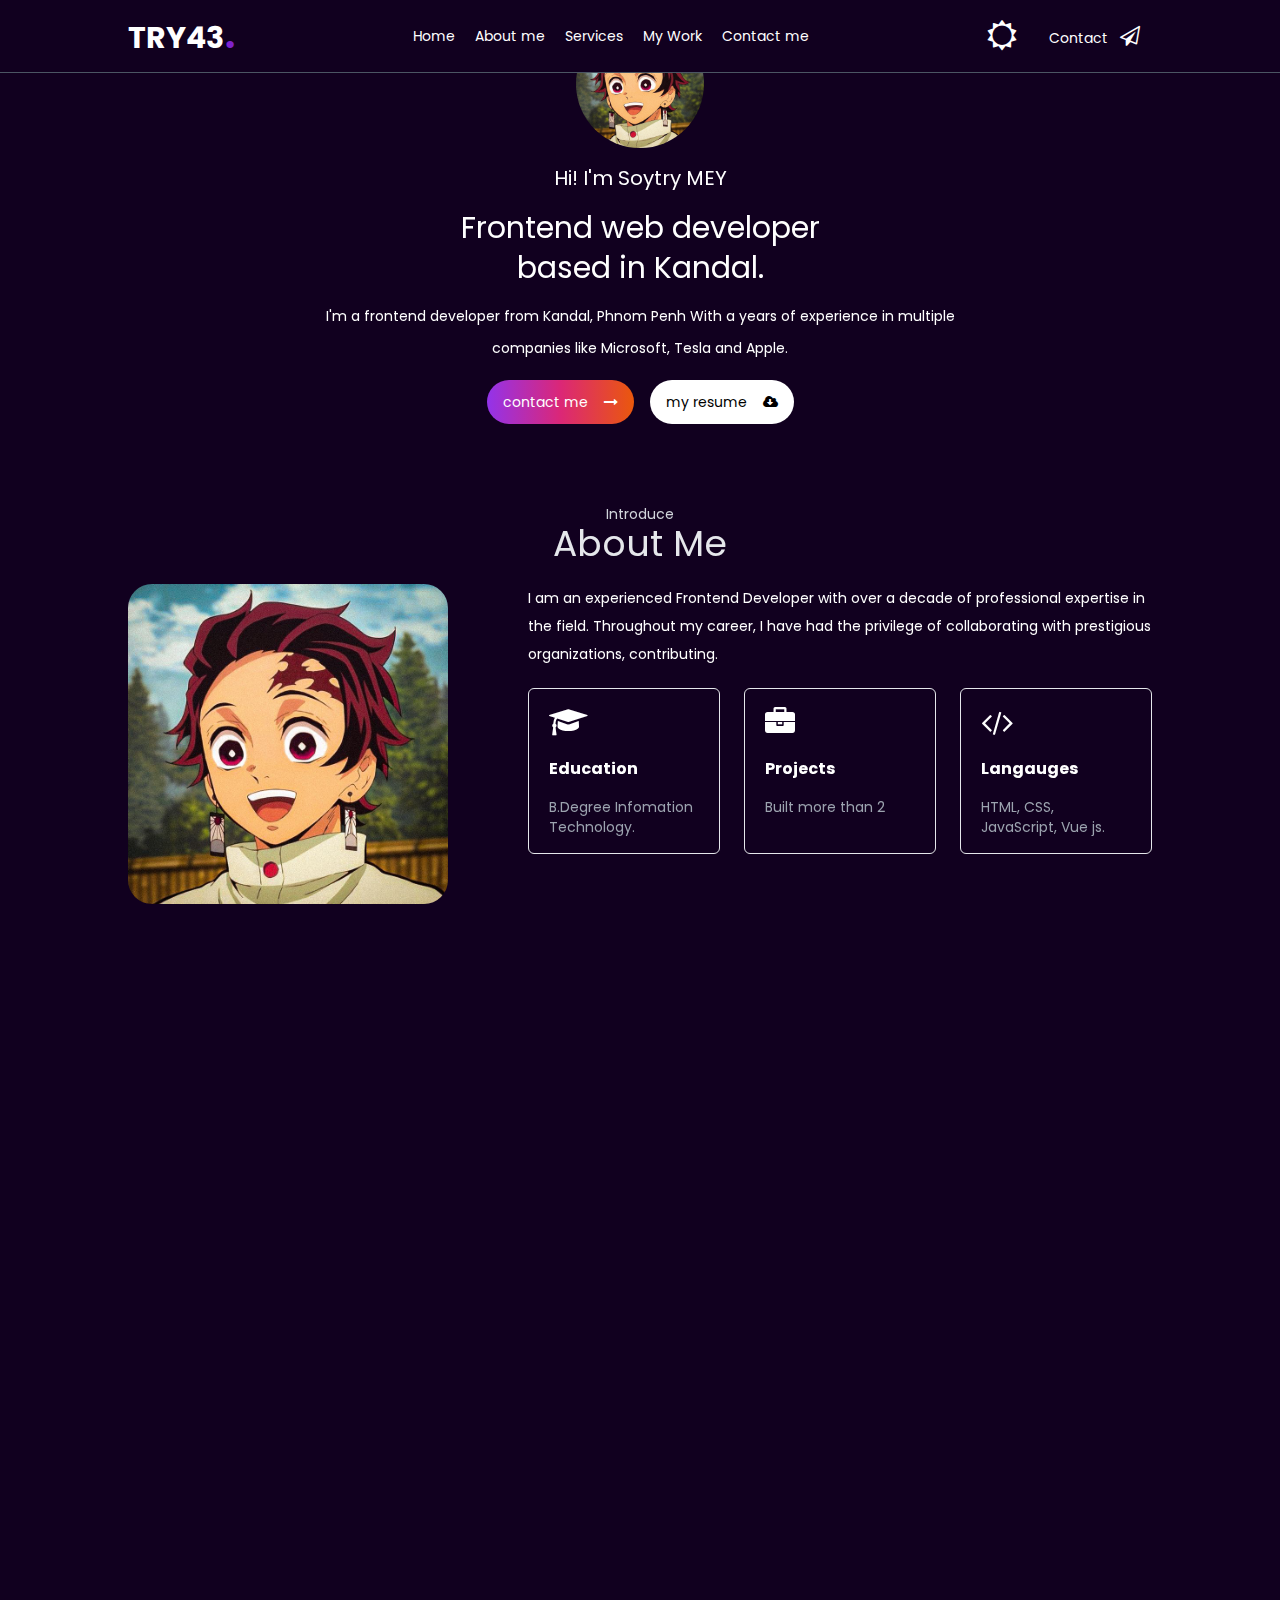
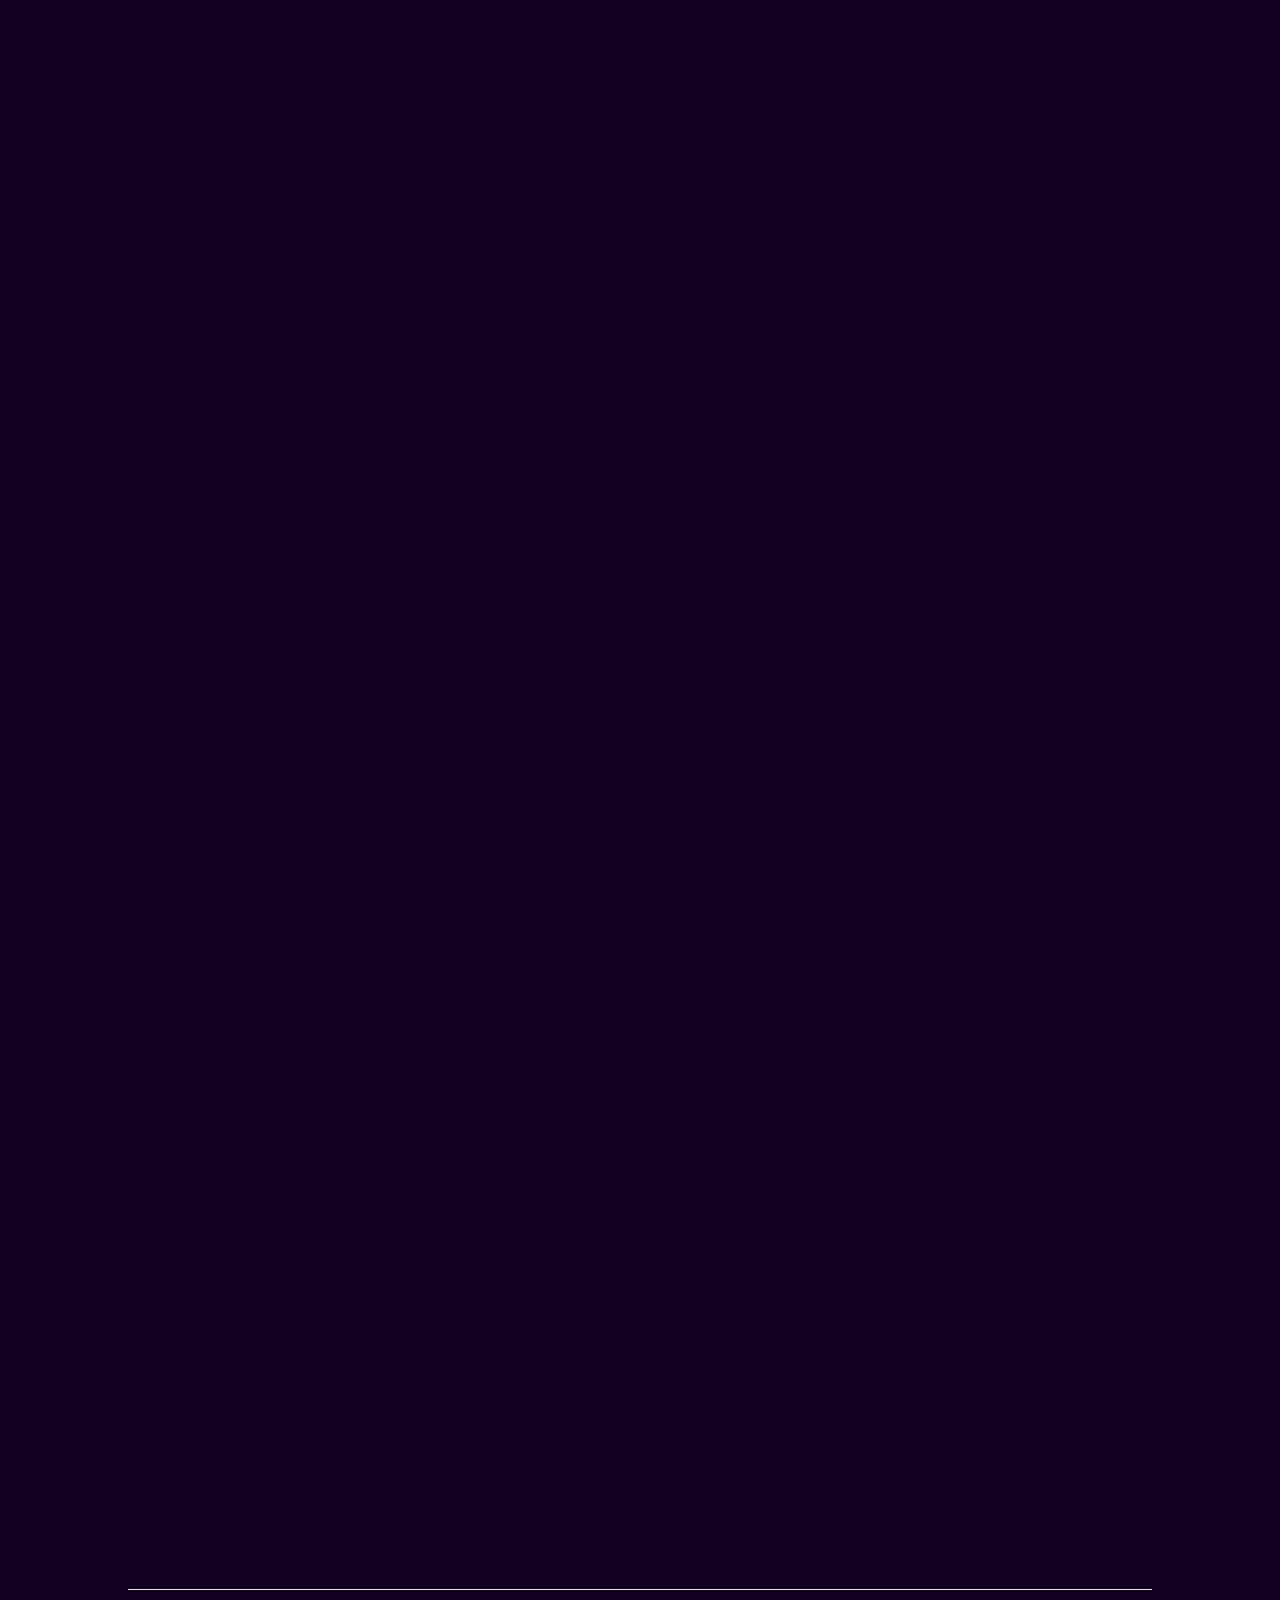
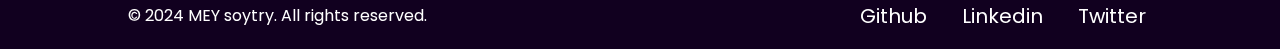
==== commit bf8e7581: "Add files via upload" ====
--- a/index.html
+++ b/index.html
@@ -8,11 +8,13 @@
       rel="stylesheet"
       href="https://cdnjs.cloudflare.com/ajax/libs/font-awesome/4.7.0/css/font-awesome.min.css"
     />
-    <link rel="stylesheet" href="main.css" />
 
     <link rel="stylesheet" href="nav.css" />
+    <link rel="stylesheet" href="main.css" />
+    <link rel="icon" type="image/x-icon" href="imgs/boy.png" />
+    <link href="https://unpkg.com/aos@2.3.1/dist/aos.css" rel="stylesheet" />
   </head>
-  <body class="bg-[#11001f] font-poppin overflow-x-hidden">
+  <body class="bg-[#11001f] font-poppin overflow-x-hidden relative">
     <nav
       class="z-[999] flex fixed w-full justify-between items-center py-2 px-[10%] lg:border-b-[1px] md:border-b-[1px] border-gray-600 bg-[#11001f]"
     >
@@ -21,12 +23,11 @@
         <span class="font-bold text-4xl ml-[-5px] text-purple-700">.</span>
       </h1>
       <ul
+        id="nav"
         class="hidden py-4 px-6 lg:flex md:flex justify-center items-center gap-5"
       >
         <li>
-          <a href="#home" class="text-white text-sm relative nav-link activeee"
-            >Home</a
-          >
+          <a href="#home" class="text-white text-sm relative nav-link">Home</a>
         </li>
         <li>
           <a href="#about" class="text-white text-sm relative nav-link"
@@ -51,10 +52,10 @@
       </ul>
       <ul
         id="side"
-        class="lg:hidden md:hidden z-50 bg-[#2a004aa6] flex-col items-start absolute transition:ease-out duration-300 top-[-20px] mt-5 w-1/2 h-screen sidebar"
+        class="lg:hidden md:hidden z-50 bg-[#1b062c] flex-col items-start absolute transition:ease-out duration-300 top-[-20px] mt-5 h-screen right-0 w-1/2 hidden"
       >
         <li
-          class="w-full bg-purple-500 px-4 py-2 flex justify-between items-start"
+          class="w-full bg-[#1a0030] px-4 py-2 flex justify-between items-start"
         >
           <h1 class="font-bold text-white text-3xl">
             TRY43
@@ -65,27 +66,27 @@
           </button>
         </li>
         <li
-          class="w-full bg-purple-500 hover:bg-purple-700 px-4 py-2 transition:ease-out duration-300"
+          class="w-full bg-[#1a0030] hover:bg-[#431a65] px-4 py-2 transition:ease-out duration-300"
         >
           <a href="#home" class="text-white text-sm">Home</a>
         </li>
         <li
-          class="w-full bg-purple-500 hover:bg-purple-700 px-4 py-2 transition:ease-out duration-300"
+          class="w-full bg-[#1a0030] hover:bg-[#431a65] px-4 py-2 transition:ease-out duration-300"
         >
           <a href="#about" class="text-white text-sm">About me</a>
         </li>
         <li
-          class="w-full bg-purple-500 hover:bg-purple-700 px-4 py-2 transition:ease-out duration-300"
+          class="w-full bg-[#1a0030] hover:bg-[#431a65] px-4 py-2 transition:ease-out duration-300"
         >
           <a href="#sevices" class="text-white text-sm">Services</a>
         </li>
         <li
-          class="w-full bg-purple-500 hover:bg-purple-700 px-4 py-2 transition:ease-out duration-300"
+          class="w-full bg-[#1a0030] hover:bg-[#431a65] px-4 py-2 transition:ease-out duration-300"
         >
           <a href="#word" class="text-white text-sm">My Work</a>
         </li>
         <li
-          class="w-full bg-purple-500 hover:bg-purple-700 px-4 py-2 transition:ease-out duration-300"
+          class="w-full bg-[#1a0030] hover:bg-[#431a65] px-4 py-2 transition:ease-out duration-300"
         >
           <a href="#contact" class="text-white text-sm">Contact me</a>
         </li>
@@ -96,7 +97,7 @@
         </button>
         <a
           href="#contact"
-          class="hidden group lg:block text-white text-sm cursor-pointer py-2 px-3 bg-gray-500 rounded-xl hover:rounded-sm hover:bg-gradient-to-r from-purple-700 to-pink-800 transition-all ease-out duration-500"
+          class="hidden group lg:block text-white text-sm cursor-pointer py-2 px-3 bg-[#290039] rounded-xl hover:rounded-sm hover:bg-gradient-to-r from-purple-700 to-pink-800 transition-all ease-out duration-500"
         >
           Contact<i
             class="fa fa-paper-plane-o ml-3 text-xl"
@@ -108,21 +109,20 @@
         </p>
       </div>
     </nav>
-    <!-- <section class="hidden lg:block md:block h-[90px]"></section> -->
-    <section
-      id="home"
-      class="hero flex justify-center items-center h-screen pt-10"
-    >
+    <section id="home"></section>
+    <section class="hero flex justify-center items-center pt-[5rem]">
       <section class="px-[10%] flex flex-col text-center items-center mt-5">
-        <div class="size-32 overflow-hidden rounded-full">
+        <div class="size-32 overflow-hidden rounded-full" data-aos="fade-up">
           <img src="imgs/tanjiro.jpg" alt="Soytry" />
         </div>
-        <h1 class="text-white text-xl mt-4">Hi! I'm Soytry MEY</h1>
-        <h2 class="mt-4 text-3xl text-white leading-10">
+        <h1 class="text-white text-xl mt-4" data-aos="fade-up">
+          Hi! I'm Soytry MEY
+        </h1>
+        <h2 class="mt-4 text-3xl text-white leading-10" data-aos="fade-right">
           Frontend web developer <br />
           based in Kandal.
         </h2>
-        <h3 class="text-white text-sm leading-8 mt-3">
+        <h3 class="text-white text-sm leading-8 mt-3" data-aos="fade-left">
           I'm a frontend developer from Kandal, Phnom Penh With a years of
           experience in multiple <br />
           companies like Microsoft, Tesla and Apple.
@@ -132,6 +132,7 @@
         >
           <a
             href="#"
+            data-aos="fade-left"
             class="rounded-3xl bg-gradient-to-r from-purple-600 via-pink-600 to-orange-600 px-4 py-3 flex justify-center items-center text-sm text-white"
           >
             contact me
@@ -141,6 +142,7 @@
           </a>
           <a
             href="#"
+            data-aos="fade-right"
             class="rounded-3xl bg-white px-4 py-3 flex justify-center items-center text-black text-sm"
           >
             my resume
@@ -151,12 +153,12 @@
         </div>
       </section>
     </section>
-    <section id="about" class="flex justify-center items-center pt-5">
+    <section id="about" class="flex justify-center items-center">
       <div class="px-[10%] text-center mt-20">
-        <h2 class="text-sm text-gray-300">Introduce</h2>
-        <h1 class="text-4xl text-gray-200">About Me</h1>
+        <h2 class="text-sm text-gray-300" data-aos="fade-up">Introduce</h2>
+        <h1 class="text-4xl text-gray-200" data-aos="fade-up">About Me</h1>
         <div class="flex flex-col gap-20 w-full lg:flex-row mt-5 -z-10">
-          <div class="max-w-max mx-auto relative z-[-1]">
+          <div class="max-w-max mx-auto relative z-[-1]" data-aos="zoom-in">
             <img
               src="imgs/tanjiro.jpg"
               alt=""
@@ -164,7 +166,10 @@
             />
           </div>
           <div class="flex-1">
-            <h3 class="text-sm leading-7 text-start mb-5 text-white">
+            <h3
+              class="text-sm leading-7 text-start mb-5 text-white"
+              data-aos="fade-up"
+            >
               I am an experienced Frontend Developer with over a decade of
               professional expertise in the field. Throughout my career, I have
               had the privilege of collaborating with prestigious organizations,
@@ -175,6 +180,7 @@
             >
               <li
                 class="border-[1px] group hover:translate-y-[-10px] hover:bg-white transition-all ease-out duration-300 px-5 rounded-md"
+                data-aos="zoom-in"
               >
                 <p
                   class="my-4 text-start text-3xl group-hover:text-black text-white"
@@ -194,6 +200,7 @@
               </li>
               <li
                 class="border-[1px] group hover:translate-y-[-10px] hover:bg-white transition-all ease-out duration-300 px-5 rounded-md"
+                data-aos="zoom-in"
               >
                 <p
                   class="my-4 text-start text-3xl group-hover:text-black text-white"
@@ -213,6 +220,7 @@
               </li>
               <li
                 class="border-[1px] group hover:translate-y-[-10px] hover:bg-white transition-all ease-out duration-300 px-5 rounded-md"
+                data-aos="zoom-in"
               >
                 <p
                   class="my-4 text-start text-3xl group-hover:text-black text-white"
@@ -231,14 +239,21 @@
                 </p>
               </li>
             </ul>
-            <h1 class="text-md text-gray-400 text-start mt-5">Tools i use</h1>
+            <h1
+              class="text-md text-gray-400 text-start mt-5"
+              data-aos="fade-left"
+            >
+              Tools i use
+            </h1>
             <ul class="flex flex-row gap-5 mt-6">
               <li
+                data-aos="zoom-in-up"
                 class="p-3 border-[1px] border-white rounded-md flex justify-center items-center h-[70px] w-[70px] hover:translate-y-[-10px] transition-all ease-out duration-300"
               >
                 <img src="imgs/vscode.png" alt="" class="w-full" />
               </li>
               <li
+                data-aos="zoom-in-up"
                 class="p-3 border-[1px] border-white rounded-md flex justify-center items-center h-[70px] w-[70px] hover:translate-y-[-10px] transition-all ease-out duration-300"
               >
                 <img src="imgs/git.png" alt="" class="w-full" />
@@ -250,10 +265,15 @@
     </section>
     <section id="sevices" class="flex justify-center py-20 px-[10%]">
       <div>
-        <h3 class="text-center text-sm text-gray-300 my-2">What I offer</h3>
-        <h1 class="text-center text-4xl text-gray-300 mb-3">My services</h1>
+        <h3 class="text-center text-sm text-gray-300 my-2" data-aos="fade-up">
+          What I offer
+        </h3>
+        <h1 class="text-center text-4xl text-gray-300 mb-3" data-aos="fade-up">
+          My services
+        </h1>
         <p
           class="text-center lg:w-3/4 md:w-3/4 sm:w-10/12 w-full text-gray-400 m-auto leading-7"
+          data-aos="zoom-in-up"
         >
           I am forntend developer from Kandal, CAMBODIA with 1 years of
           experience in multiple companies like Microsoft, Tesla and Apple.
@@ -262,6 +282,7 @@
           class="grid grid-cols-1 lg:grid-cols-4 md:grid-cols-3 sm:grid-cols-2 gap-6 mt-7"
         >
           <li
+            data-aos="zoom-in"
             class="border-[1px] border-white px-5 py-6 text-white rounded-lg hover:bg-fuchsia-950 transition-colors duration-300 ease-out hover:border-transparent"
           >
             <img src="imgs/web-icon.png" alt="" class="w-11" />
@@ -280,6 +301,7 @@
             </button>
           </li>
           <li
+            data-aos="zoom-in"
             class="border-[1px] border-white px-5 py-6 text-white rounded-lg hover:bg-fuchsia-950 transition-colors duration-300 ease-out hover:border-transparent"
           >
             <img src="imgs/mobile-icon.png" alt="" class="w-11" />
@@ -298,6 +320,7 @@
             </button>
           </li>
           <li
+            data-aos="zoom-in"
             class="border-[1px] border-white px-5 py-6 text-white rounded-lg hover:bg-fuchsia-950 transition-colors duration-300 ease-out hover:border-transparent"
           >
             <img src="imgs/ui-icon.png" alt="" class="w-11" />
@@ -316,6 +339,7 @@
             </button>
           </li>
           <li
+            data-aos="zoom-in"
             class="border-[1px] border-white px-5 py-6 text-white rounded-lg hover:bg-fuchsia-950 transition-colors duration-300 ease-out hover:border-transparent"
           >
             <img src="imgs/graphics-icon.png" alt="" class="w-11" />
@@ -338,10 +362,15 @@
     </section>
     <section id="word" class="flex justify-center py-20 px-[10%]">
       <div>
-        <h3 class="text-center text-sm text-gray-300 my-2">My Portfolio</h3>
-        <h1 class="text-center text-4xl text-gray-300 mb-3">My last work</h1>
+        <h3 class="text-center text-sm text-gray-300 my-2" data-aos="fade-up">
+          My Portfolio
+        </h3>
+        <h1 class="text-center text-4xl text-gray-300 mb-3" data-aos="fade-up">
+          My last work
+        </h1>
         <p
           class="text-center lg:w-3/4 md:w-3/4 sm:w-10/12 w-full text-gray-400 m-auto leading-7"
+          data-aos="zoom-in-up"
         >
           Welcome to my web development portfolio! Explore a collection of
           projects showcasing my expertise in front-end development.
@@ -350,6 +379,7 @@
           class="z-[-1] grid grid-cols-1 lg:grid-cols-4 md:grid-cols-3 sm:grid-cols-2 gap-6 mt-6"
         >
           <il
+            data-aos="fade-up"
             class="aspect-square group cursor-pointer relative rounded-md bg-[url('imgs/work-1.png')] bg-cover bg-center bg-no-repeat"
           >
             <div
@@ -367,6 +397,7 @@
             </div>
           </il>
           <il
+            data-aos="fade-up"
             class="aspect-square group cursor-pointer relative rounded-md bg-[url('imgs/work-2.png')] bg-cover bg-center bg-no-repeat"
           >
             <div
@@ -383,6 +414,7 @@
               </p></div
           ></il>
           <il
+            data-aos="fade-up"
             class="aspect-square group cursor-pointer relative rounded-md bg-[url('imgs/work-3.png')] bg-cover bg-center bg-no-repeat"
           >
             <div
@@ -399,6 +431,7 @@
               </p></div
           ></il>
           <il
+            data-aos="fade-up"
             class="aspect-square group cursor-pointer relative rounded-md bg-[url('imgs/work-4.png')] bg-cover bg-center bg-no-repeat"
           >
             <div
@@ -419,13 +452,17 @@
     </section>
     <section
       id="contact"
-      class="flex justify-center items-center py-20 px-[10%]"
+      class="flex justify-center py-20 items-center px-[10%]"
     >
       <div class="m-auto text-center text-white">
         <div>
-          <h3 class="text-md text-gray-300">Connect with me</h3>
-          <h1 class="text-4xl text-gray-300 my-3">Get in touch</h1>
-          <p class="text-sm text-gray-400">
+          <h3 class="text-md text-gray-300" data-aos="fade-up">
+            Connect with me
+          </h3>
+          <h1 class="text-4xl text-gray-300 my-3" data-aos="fade-up">
+            Get in touch
+          </h1>
+          <p class="text-sm text-gray-400" data-aos="zoom-in-up">
             I'd love to hear from you! If you have any questions, comments or
             feedback, please use the form below.
           </p>
@@ -442,6 +479,7 @@
           />
           <div class="grid grid-cols-2 gap-7 my-3">
             <input
+              data-aos="fade-left"
               type="text"
               name="name"
               required
@@ -449,6 +487,7 @@
               class="rounded-md text-pink-50 bg-[#2a004a4d] border-[1px] border-gray-200 focus:outline-none focus:border-pink-500 px-5 py-4 caret-pink-600"
             />
             <input
+              data-aos="fade-right"
               type="email"
               name="email"
               required
@@ -458,12 +497,14 @@
           </div>
           <textarea
             name="massage"
+            data-aos="zoom-in-up"
             required
             placeholder="Enter your message"
             rows="6"
             class="rounded-md text-pink-50 bg-[#2a004a4d] border-[1px] border-gray-200 focus:outline-none focus:border-pink-500 px-5 py-4 caret-pink-600 my-7 h-[300px]"
           ></textarea>
           <div
+            data-aos="zoom-out-right"
             class="flex justify-between lg:w-2/5 md:2/5 sm:w-2/5 items-center bg-white px-3 py-2 rounded-lg"
           >
             <label for="" class="flex justify-center items-center text-black">
@@ -474,6 +515,7 @@
           </div>
           <button
             type="submit"
+            data-aos="fade-up"
             class="px-3 py-4 border-2 w-1/2 m-auto text-xl mt-7 border-white bg-[#2a004a4d] focus:border-pink-600 rounded-full"
           >
             Submit<i class="fa fa-long-arrow-right ml-4" aria-hidden="true"></i>
@@ -481,13 +523,16 @@
         </form>
       </div>
     </section>
-    <footer class="flex justify-center items-center pt-20 px-[10%]">
+    <footer class="flex justify-center items-center mt-6 px-[10%]">
       <div class="w-full m-auto text-center">
-        <h1 class="font-bold text-white text-3xl text-center">
+        <h1
+          class="font-bold text-white text-3xl text-center"
+          data-aos="fade-up"
+        >
           TRY43
           <span class="font-bold text-4xl ml-[-5px] text-purple-700">.</span>
         </h1>
-        <h2 class="text-white text-xl">
+        <h2 class="text-white text-xl" data-aos="fade-up">
           <i class="fa fa-envelope mr-2 mt-3" aria-hidden="true"></i>
           <span>meysoytry@gmail.com</span>
         </h2>
@@ -506,5 +551,9 @@
     </footer>
 
     <script src="main.js"></script>
+    <script src="https://unpkg.com/aos@2.3.1/dist/aos.js"></script>
+    <script>
+      AOS.init();
+    </script>
   </body>
 </html>
